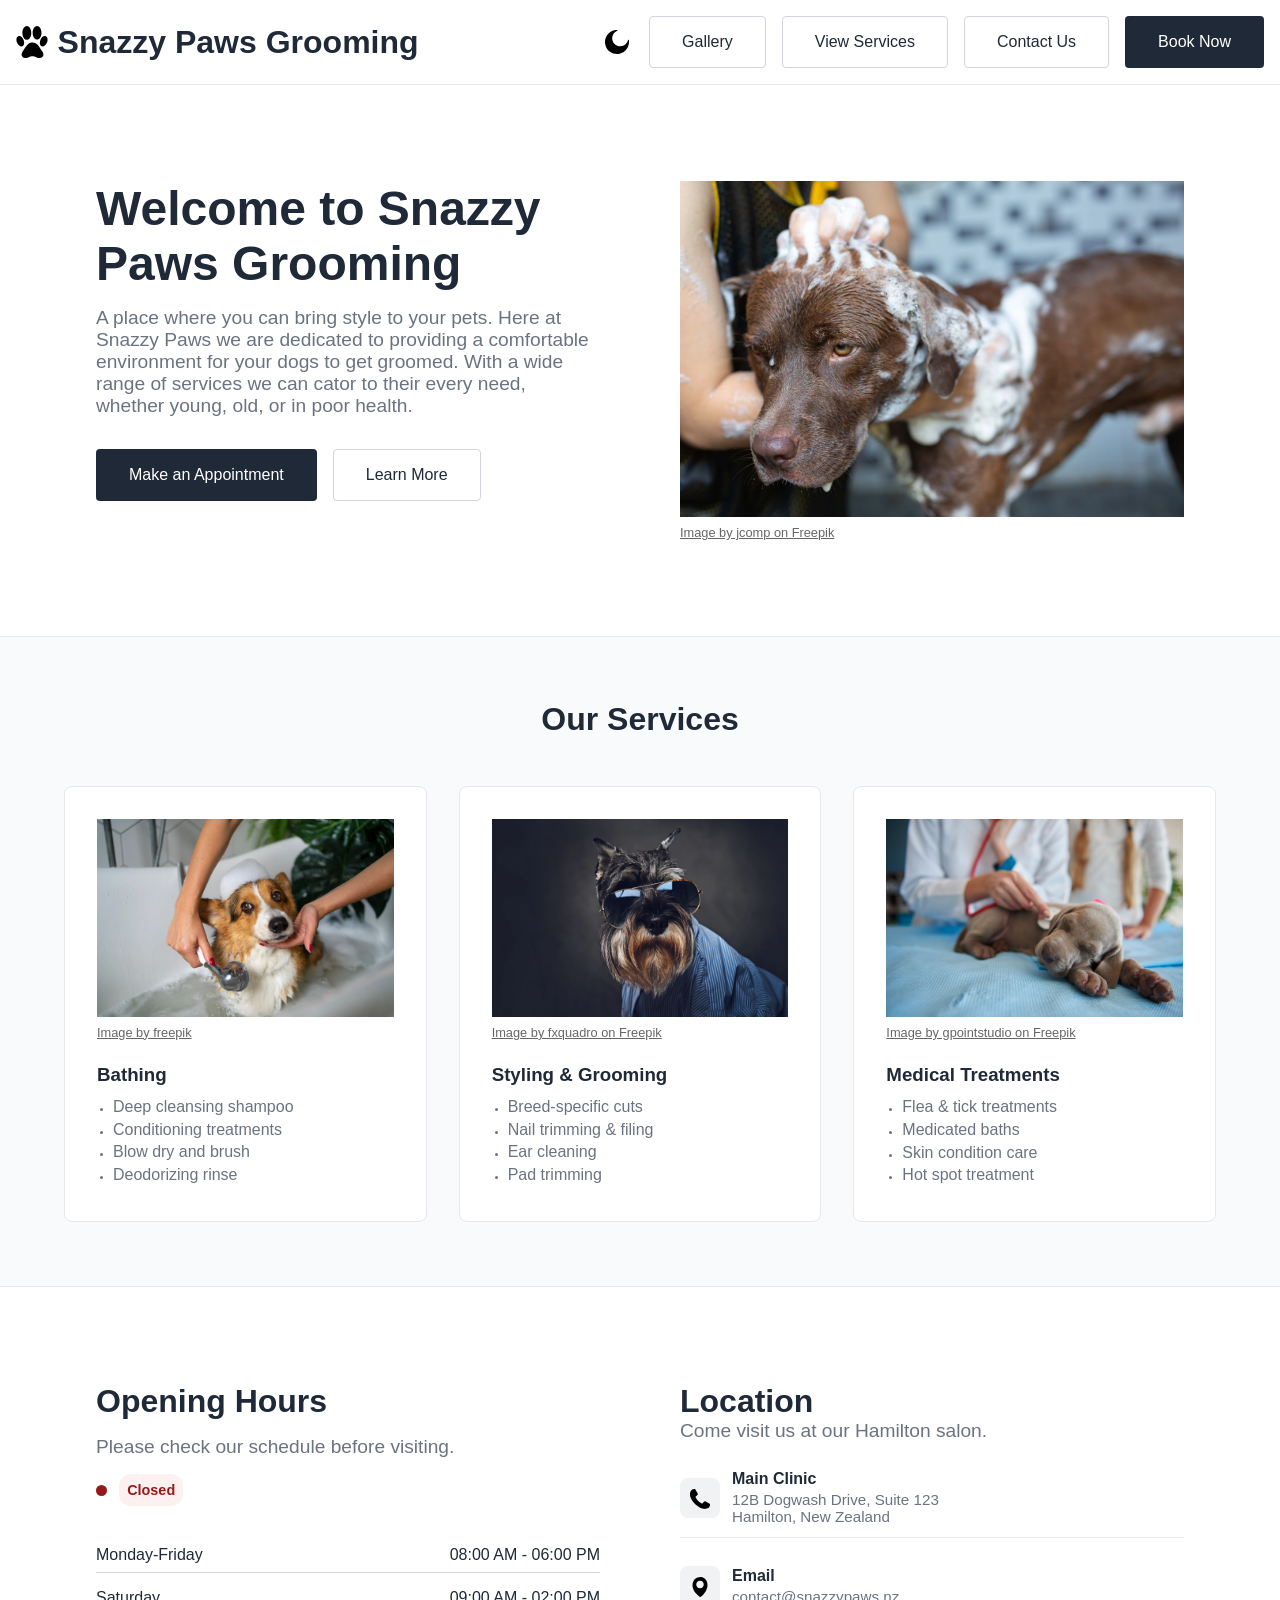
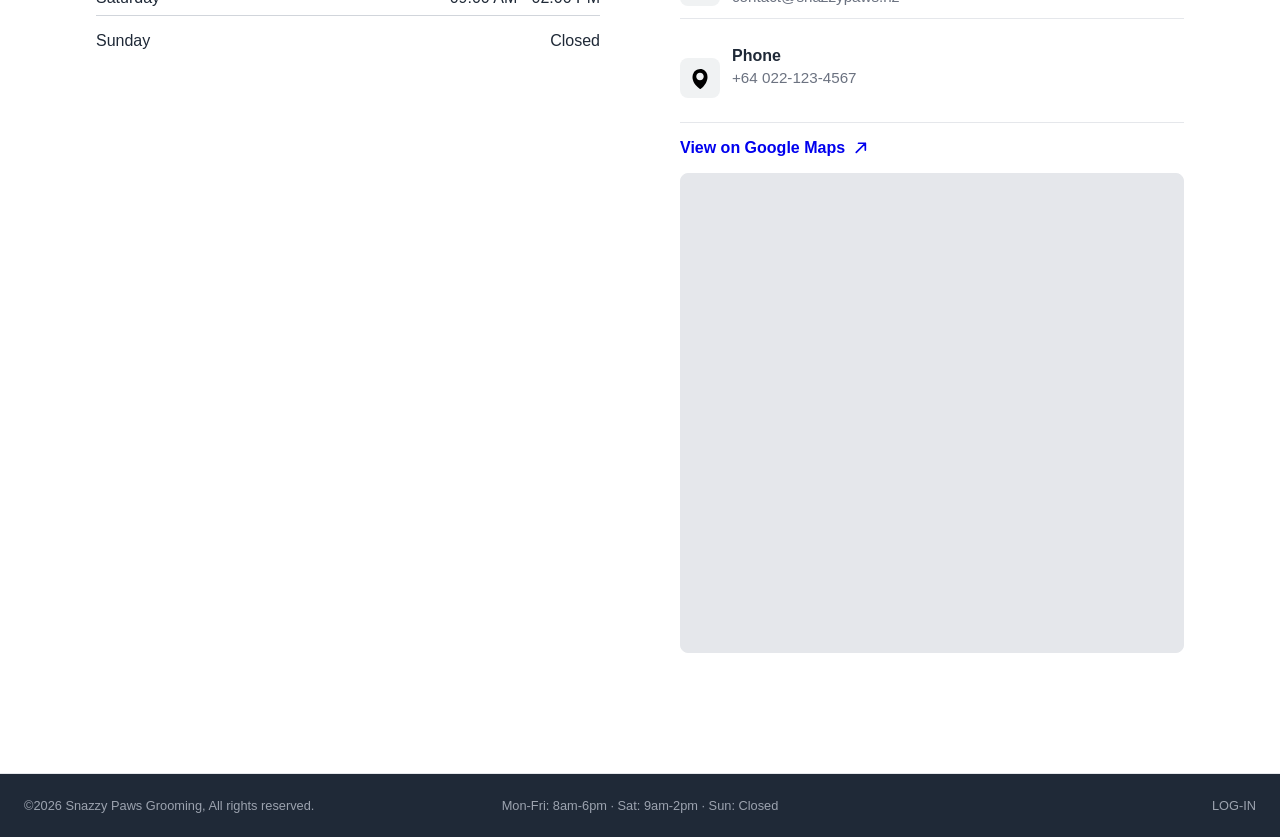
==== index.html @ f1ef4596 "Converted home page services section to W3.CSS There's no difference visually." ====
<!DOCTYPE html>
<html lang="en">

<head>
    <meta charset="UTF-8">
    <meta name="viewport" content="width=device-width, initial-scale=1.0">

    <!-- Document Title + Icon -->
    <title>Home</title>
    <link rel="Icon" type="image/x-icon" href="images/icons/young_dog.svg">

    <link rel="stylesheet" href="https://www.w3schools.com/w3css/5/w3.css">
    <link rel="stylesheet" href="styles/new_css.css">
</head>

<body>
    <!-- Navigation Bar -->
    <header class="w3-bar">
        <!-- Icon + Title -->
        <h2 class="header-title">
            <a href="index.html" class="home-link">
                <img src="images/icons/paw.svg" alt="Snazzy Paws Logo" class="nav-icon">

                <span class="full-title">Snazzy Paws Grooming</span>
                <span class="short-title">Snazzy Paws</span>
            </a>
        </h2>

        <!-- Navigation Buttons -->
        <div class="button-group desktop-nav w3-bar-item">
            <button id="theme-toggle" class="theme-toggle-btn">
                <img src="images/icons/moon.svg" alt="Toggle dark mode" class="theme-icon">
            </button>
            <a href="gallery.html" class="button w3-button">Gallery</a>
            <a href="services.html" class="button w3-button">View Services</a>
            <a href="contact.html" class="button w3-button">Contact Us</a>
            <a href="booking.html" class="button dark w3-button">Book Now</a>
        </div>

        <!-- Mobile dropdown button -->
        <div class="mobile-nav w3-bar-item">
            <button id="theme-toggle-mobile" class="theme-toggle-btn">
                <img src="images/icons/moon.svg" alt="Toggle dark mode" class="theme-icon">
            </button>
            <button id="mobile-menu-toggle">☰</button>
            <div id="mobile-menu" class="mobile-menu hidden">
                <a href="gallery.html" class="button w3-button">Gallery</a>
                <a href="services.html" class="button w3-button">View Services</a>
                <a href="contact.html" class="button w3-button">Contact Us</a>
                <a href="booking.html" class="button dark w3-button">Book Now</a>
            </div>
        </div>
    </header>

    <!-- Core Page Content -->
    <main>
        <!-- Welcome Section (introduction and initial image) -->
        <section class="w3-container">
            <div class="split">
                <div class="card w3-card">
                    <h1>Welcome to Snazzy Paws Grooming</h1>
                    <p>A place where you can bring style to your pets. Here at Snazzy Paws we are dedicated to providing
                        a comfortable environment for your dogs to get groomed. With a wide range of services we can
                        cator
                        to their every need, whether young, old, or in poor health.
                    </p>
                    <div class="button-group">
                        <a href="booking.html" class="button dark w3-button">Make an Appointment</a>
                        <a href="services.html" class="button w3-button">Learn More</a>
                    </div>
                </div>

                <!-- First image customers will see. -->
                <div class="card image-card w3-card">
                    <picture>
                        <source srcset="
                            images/gallery//jcomp_low.webp 480w,
                            images/gallery//jcomp_medium.webp 768w,
                            images/gallery//jcomp_full.webp 2000w" sizes="
                                (max-width: 480px) 480px,
                                (max-width: 768px) 768px,
                                2000px" type="image/webp">
                        <img src="images/gallery//jcomp_full.webp" class="placeholder-image"
                            alt="Dog getting cleaned with soap" loading="lazy">
                    </picture>
                    <a href="https://www.freepik.com/free-photo/young-woman-taking-bath-with-her-favorite-dog-world-dog-love-day-concept_15640405.htm#fromView=keyword&page=2&position=1&uuid=e41bf6a6-319d-4314-92cb-4e85a00b60e2&query=Dog+grooming"
                        class="image-credit">Image by jcomp on Freepik</a>
                </div>
            </div>
        </section>

        <!-- Services Preview Section -->
        <section class="dark w3-container">
            <div class="section-inner">
                <h2 class="center-text header-margin">Our Services</h2>

                <!-- Grid of Cards-->
                <div class="card-grid">
                    <div class="service-card w3-card">
                        <picture>
                            <source srcset="
                                images/gallery//dog_wash_low.webp 480w,
                                images/gallery//dog_wash_medium.webp 768w,
                                images/gallery//dog_wash_full.webp 2000w" sizes="
                                    (max-width: 480px) 480px,
                                    (max-width: 768px) 768px,
                                    2000px" type="image/webp">

                            <img src="images/gallery//dog_wash_full.webp" class="placeholder-image"
                                alt="Dog getting washed with soap" loading="lazy">
                        </picture>
                        <a href="https://www.freepik.com/free-photo/washing-pet-dog-home_30994379.htm"
                            class="image-credit half-margin">Image by freepik</a>

                        <h3 class="quarter-margin">Bathing</h3>
                        <ul>
                            <li>Deep cleansing shampoo</li>
                            <li>Conditioning treatments</li>
                            <li>Blow dry and brush</li>
                            <li>Deodorizing rinse</li>
                        </ul>
                    </div>

                    <div class="service-card w3-card">
                        <picture>
                            <source srcset="
                                images/gallery//dog_sunglasses_low.webp 480w,
                                images/gallery//dog_sunglasses_medium.webp 768w,
                                images/gallery//dog_sunglasses_full.webp 2000w" sizes="
                                    (max-width: 480px) 480px,
                                    (max-width: 768px) 768px,
                                    2000px" type="image/webp">

                            <img src="images/gallery//dog_sunglass_full.webp" class="placeholder-image"
                                alt="Dog wearing sunglasses" loading="lazy">
                        </picture>
                        <a href="https://www.freepik.com/free-photo/studio-portrait-fashionable-schnauzer-dogs-dressed-blue-shirt-sunglasses_24403038.htm"
                            class="image-credit half-margin">Image by fxquadro on Freepik</a>

                        <h3 class="quarter-margin">Styling & Grooming</h3>
                        <ul>
                            <li>Breed-specific cuts</li>
                            <li>Nail trimming & filing</li>
                            <li>Ear cleaning</li>
                            <li>Pad trimming</li>
                        </ul>
                    </div>

                    <div class="service-card w3-card">
                        <picture>
                            <source srcset="
                                images/gallery//dog_doctor_low.webp 480w,
                                images/gallery//dog_doctor_medium.webp 768w,
                                images/gallery//dog_doctor_full.webp 2000w" sizes="
                                    (max-width: 480px) 480px,
                                    (max-width: 768px) 768px,
                                    2000px" type="image/webp">

                            <img src="images/gallery//dog_doctor_full.webp" class="placeholder-image"
                                alt="Dog getting medical checkup" loading="lazy">
                        </picture>
                        <a href="https://www.freepik.com/free-photo/routine-check-puppy-s-health_13133770.htm#fromView=search&page=3&position=2&uuid=cdb6e37a-cdc2-4c95-b731-fb04bb6a717f&query=dog+medical+treatment"
                            class="image-credit half-margin">Image by gpointstudio on Freepik</a>

                        <h3 class="quarter-margin">Medical Treatments</h3>
                        <ul>
                            <li>Flea & tick treatments</li>
                            <li>Medicated baths</li>
                            <li>Skin condition care</li>
                            <li>Hot spot treatment</li>
                        </ul>
                    </div>
                </div>
            </div>
        </section>

        <!-- Open Hours + Salon Location Section -->
        <section>
            <div class="split">
                <!-- Open Hours Card -->
                <div class="card">
                    <h2>Opening Hours</h2>
                    <p>Please check our schedule before visiting.</p>

                    <!-- Status Indicator -->
                    <div class="status-container">
                        <div class="status-bullet"></div>

                        <div class="status-card open">
                            <span>Open Now</span>
                        </div>
                    </div>

                    <!-- Salon Hours List -->
                    <div class="hours-list">
                        <div class="hours-row">
                            <span class="day">Monday-Friday</span>
                            <span class="time">08:00 AM - 06:00 PM</span>
                        </div>
                        <div class="hours-row">
                            <span class="day">Saturday</span>
                            <span class="time">09:00 AM - 02:00 PM</span>
                        </div>
                        <div class="hours-row">
                            <span class="day">Sunday</span>
                            <span class="time">Closed</span>
                        </div>
                    </div>
                </div>

                <!-- Salon Location Card -->
                <div class="card">
                    <div>
                        <h2>Location</h2>
                        <p>Come visit us at our Hamilton salon.</p>
                    </div>

                    <div class="contact-card">
                        <div class="contact-card-icon-holder">
                            <img src="images/icons/phone.svg" alt="" class="contact-card-icon">
                        </div>

                        <div class="contact-card-text">
                            <span class="contact-card-title">Main Clinic</span>
                            <span class="contact-card-detail">12B Dogwash Drive, Suite 123<br>Hamilton, New
                                Zealand</span>
                        </div>
                    </div>

                    <div class="contact-card">
                        <div class="contact-card-icon-holder">
                            <img src="images/icons/map_pin.svg" alt="" class="contact-card-icon">
                        </div>

                        <div class="contact-card-text">
                            <span class="contact-card-title">Email</span>
                            <span class="contact-card-detail">contact@snazzypaws.nz</span>
                        </div>
                    </div>

                    <div class="contact-card">
                        <div class="contact-card-icon-holder">
                            <img src="images/icons/map_pin.svg" alt="" class="contact-card-icon">
                        </div>

                        <div class="contact-card-text half-margin">
                            <span class="contact-card-title">Phone</span>
                            <span class="contact-card-detail">+64 022-123-4567</span>
                        </div>
                    </div>

                    <div class="half-margin">
                        <a href="https://maps.app.goo.gl/GqcBo66sTEDNV7tZ8" class="map-link">
                            <strong>View on Google Maps</strong>

                            <!-- SVG gives me more control over the look of the element, unlike IMG -->
                            <svg class="external-link-icon" viewBox="0 0 12 12" fill="none"
                                xmlns="http://www.w3.org/2000/svg">
                                <path d="M2 10L10 2M10 2H4M10 2V8" stroke="currentColor" stroke-width="1.5"
                                    stroke-linecap="round" stroke-linejoin="round" />
                            </svg>
                        </a>

                        <div class="embedded-map">
                            <iframe
                                src="https://maps.google.com/maps?width=600&amp;height=400&amp;hl=en&amp;q=hamilton&amp;t=&amp;z=14&amp;ie=UTF8&amp;iwloc=B&amp;output=embed"
                                loading="lazy" allowfullscreen referrerpolicy="no-referrer-when-downgrade">
                            </iframe>
                        </div>
                    </div>
                </div>
            </div>
        </section>

        <div class="scroll-top-wrapper">
            <button class="scroll-top-btn" id="scroll-top-btn"
                onclick="window.scrollTo({top:0, behavior:'smooth'})">↑</button>
        </div>
    </main>

    <!-- Footer Bar -->
    <footer>
        <p>©2026 Snazzy Paws Grooming, All rights reserved.</p>
        <p>Mon-Fri: 8am-6pm · Sat: 9am-2pm · Sun: Closed</p>
        <p>LOG-IN</p>
    </footer>

    <!-- Link JS -->
    <script src="js/main.js"></script>
</body>

</html>
---- styles/new_css.css ----
:root {
    --bg-primary: #ffffff;
    --bg-secondary: #f9fafb;
    --bg-dark: #1f2937;
    --bg-gap: #000000;
    --bg-input: #f3f4f6;
    --bg-button-light: #ffffff;
    --bg-button-hover: #f7f4f4;
    --bg-icon-holder: #f0f2f3;
    --placeholder-bg: #cccccc;
    --placeholder-border: #999999;
    --text-primary: #1f2937;
    --text-secondary: #6b7280;
    --text-muted: #9ca3af;
    --text-credit: #666666;
    --text-dark-bg: #ffffff;
    --map-visited: #6b5ea8;
    --border: #e5e7eb;
    --border-light: #d1d5db;
    --accent: #374151;
    --status-open-bg: #f0fdf4;
    --status-open-text: #15803d;
    --status-closed-bg: #fdf0f0;
    --status-closed-text: #961919;
    --icon-filter: none
}

[data-theme="dark"] {
    --bg-primary: #1e1f35;
    --bg-secondary: #191a2e;
    --bg-dark: #19192c;
    --bg-gap: #0a0a14;
    --bg-input: #252540;
    --bg-button-light: #252540;
    --bg-button-hover: #2e2f50;
    --bg-icon-holder: #252540;
    --placeholder-bg: #252540;
    --placeholder-border: #3a3c6e;
    --text-primary: #f0f0f5;
    --text-secondary: #b0b0c8;
    --text-muted: #707088;
    --text-credit: #707088;
    --text-dark-bg: #f0f0f5;
    --link-visited: #9d8ec4;
    --border: #2a2b45;
    --border-light: #3a3c6e;
    --accent: #d8d8f0;
    --icon-filter: invert(1) opacity(0.85)
}

[data-theme="dark"] .booking-field input,
[data-theme="dark"] .booking-field select,
[data-theme="dark"] .booking-field textarea {
    background-color: var(--bg-input);
    border: 1px solid var(--border-light)
}

[data-theme="dark"] .appointment-date-input {
    background-color: var(--bg-input)
}

[data-theme="dark"] a.button.dark {
    border: 1px solid var(--border-light)
}

* {
    box-sizing: border-box;
    margin: 0;
    padding: 0
}

html,
body {
    font-family: Arial, sans-serif !important;
    line-height: unset !important;
}

h1, h2, h3, h4, h5, h6
{
    font-family: Arial, sans-serif !important;
    font-weight: bold !important;
    line-height: normal !important;
}

body {
    display: flex;
    flex-direction: column;
    min-height: 100vh
}

h1 {
    font-size: 3rem;
    color: var(--text-primary)
}

h2 {
    font-size: 2rem;
    color: var(--text-primary)
}

h3,
h4 {
    color: var(--text-primary)
}

p {
    font-size: 1.2rem;
    color: var(--text-secondary)
}

.map-link {
    text-decoration: none
}

.map-link:visited {
    color: var(--map-visited)
}

header,
footer {
    padding: 1rem;
    flex-shrink: 0;
    display: flex;
    justify-content: space-between;
    align-items: center
}

header {
    background-color: var(--bg-primary);
    border-bottom: 1px solid var(--border)
}

/* Make nav display everything in one line */
header.w3-bar .w3-bar-item
{
    padding: 0 !important;
    float: none !important;
    display: flex !important;
    align-items: center !important;
}

/* Disable w3-bar positioning (it's very ugly) */
header.w3-bar::before,
header.w3-bar::after
{
    display: none !important;
}

header.w3-bar .mobile-nav.w3-bar-item
{
    display: none !important;
}

footer {
    position: relative;
    padding: 1.5rem;
    background-color: var(--bg-dark)
}

footer p {
    color: var(--text-muted);
    font-size: .8rem
}

.home-link {
    display: flex;
    align-items: center;
    gap: .6rem;
    text-decoration: none;
    color: inherit
}

.short-title {
    display: none
}

.desktop-nav {
    display: flex;
    gap: 1rem
}

.mobile-nav {
    display: none;
    gap: .5rem;
    align-items: center
}

main {
    flex: 1;
    display: flex;
    flex-direction: column;
    background-color: var(--bg-gap)
}

section {
    padding: 4rem;
    background-color: var(--bg-primary);
    border-bottom: 1px solid var(--border)
}

section.dark {
    background-color: var(--bg-secondary)
}

.section-inner {
    max-width: 1500px;
    margin: 0 auto;
    width: 100%
}

.center-hero {
    display: flex;
    flex-direction: column;
    align-items: center;
    justify-content: center
}

.center-hero h1 {
    margin-bottom: 0
}

.center-hero .button-group {
    justify-content: center;
    margin-top: 0
}

.theme-toggle-btn {
    background: none;
    border: none;
    cursor: pointer;
    padding: .25rem;
    display: flex;
    align-items: center;
    justify-content: center
}

.theme-icon {
    width: 1.5rem;
    height: 1.5rem;
    filter: var(--icon-filter)
}

.submit-btn {
    align-self: center;
    margin-top: .5rem;
    padding: 1rem 2rem;
    border-radius: 4px;
    cursor: pointer;
    font-size: 1rem;
    white-space: nowrap;
    background-color: var(--bg-dark);
    color: var(--text-dark-bg);
    border: none;
    text-decoration: none
}

.button-group {
    display: flex;
    gap: 1rem;
    margin-top: 1rem
}

header .button-group {
    margin-top: 0
}

a.button {
    padding: 1rem 2rem;
    border-radius: 4px;
    cursor: pointer;
    font-size: 1rem;
    white-space: nowrap;
    background-color: var(--bg-button-light);
    color: var(--text-primary);
    border: 1px solid var(--border-light);
    text-decoration: none
}

a.button.dark {
    background-color: var(--bg-dark);
    color: var(--text-dark-bg);
    border: none
}

a.button:hover {
    background-color: var(--bg-button-hover);
    opacity: .9
}

a.button.dark {
    background-color: var(--bg-dark);
    color: var(--text-dark-bg);
    border: 1px solid #fff0
}

.split {
    display: flex;
    gap: 1rem;
    flex-wrap: wrap
}

.split>.card {
    flex: 1 1 400px;
    max-width: 100%
}

.split .image-card .placeholder-image {
    width: 100%;
    height: auto
}

.card-grid {
    display: grid;
    grid-template-columns: repeat(auto-fit, minmax(250px, 1fr));
    gap: 2rem
}

.card-grid.minimal-grid {
    grid-template-columns: repeat(3, 1fr);
    gap: 2rem
}

.center-text {
    text-align: center
}

.header-margin {
    margin-bottom: 3rem
}

.half-margin {
    margin-bottom: 1.5rem
}

.quarter-margin {
    margin-bottom: .75rem
}

.bullet-item {
    display: flex;
    align-items: center;
    justify-content: center;
    gap: .5rem
}

.card-bullet {
    width: .7rem;
    height: .7rem;
    border-radius: 50%;
    background-color: var(--accent);
    flex-shrink: 0
}

.card {
    flex: 1;
    max-width: 50%;
    padding: 2rem;
    display: flex;
    flex-direction: column;
    gap: 1rem
}

.card p {
    max-width: 500px
}

.card.image-card {
    display: flex;
    flex-direction: column;
    align-items: flex-start;
    gap: .5rem
}

.service-card {
    background-color: var(--bg-secondary);
    border: 1px solid var(--border);
    padding: 2rem;
    border-radius: 8px;
    display: flex;
    flex-direction: column
}

.service-card.clickable {
    position: relative;
    cursor: pointer
}

section.dark .service-card {
    background-color: var(--bg-primary)
}

.service-card h4 {
    margin: 0 0 .5rem 0;
    font-weight: 600
}

.service-card p {
    font-size: 1rem
}

.service-card ul {
    list-style-position: outside;
    padding-left: 1rem;
    color: var(--text-secondary)
}

.service-card li {
    margin-bottom: .3rem
}

.service-card li::marker {
    color: var(--text-secondary);
    font-size: .7em
}

.service-card .placeholder-image {
    width: 100%;
    margin-bottom: .5rem
}

.addon-card {
    padding: .75rem .6rem;
    cursor: pointer;
    flex-direction: row;
    align-items: center;
    gap: .5rem
}

.addon-checkbox {
    width: 1.1rem;
    height: 1.1rem;
    flex-shrink: 0;
    cursor: pointer;
    accent-color: var(--bg-dark)
}

.addon-card label {
    cursor: pointer;
    font-size: 1rem;
    color: var(--accent)
}

.card-grid .service-card.minimal {
    grid-column: span 1;
    width: auto;
    text-align: center
}

.card-grid .service-card.minimal p {
    color: var(--accent)
}

.card-click-hint {
    display: none
}

.service-card.clickable .card-click-hint {
    display: block;
    position: absolute;
    top: 0;
    right: .75rem;
    font-size: 1.5rem;
    color: var(--text-muted)
}

.click-hint {
    font-size: .85rem;
    color: var(--text-muted);
    margin-top: .5rem
}

.nav-icon {
    width: 2rem;
    height: 2rem;
    display: block;
    filter: var(--icon-filter)
}

.placeholder-image {
    width: 80%;
    max-width: 1920px;
    aspect-ratio: 16 / 9;
    background-color: var(--placeholder-bg);
    border: 1px dashed var(--placeholder-border)
}

img.placeholder-image {
    width: 100%;
    max-width: 1920px;
    aspect-ratio: unset;
    border: none;
    height: auto;
    display: block
}

.image-credit {
    font-size: .8rem;
    color: var(--text-credit);
    margin-top: 0
}

.icon-circle {
    width: 5rem;
    height: 5rem;
    margin: 0 auto 1rem auto;
    border: 1px solid var(--placeholder-bg);
    border-radius: 50%;
    display: flex;
    align-items: center;
    justify-content: center;
    overflow: hidden
}

.icon-circle img {
    width: 60%;
    height: 60%;
    object-fit: contain;
    transform: translateY(.1rem)
}

.status-container {
    display: flex;
    align-items: center;
    gap: .75rem;
    margin-bottom: 1rem
}

.status-bullet {
    width: .7rem;
    height: .7rem;
    border-radius: 50%;
    background-color: var(--status-open-text)
}

.status-card {
    width: fit-content;
    border-radius: 12px;
    font-size: .9rem;
    font-weight: 600;
    padding: .5rem
}

.status-card.open {
    background-color: var(--status-open-bg);
    color: var(--status-open-text)
}

.status-card.closed {
    background-color: var(--status-closed-bg);
    color: var(--status-closed-text)
}

.hours-list {
    display: flex;
    flex-direction: column;
    gap: .5rem
}

.hours-row {
    display: flex;
    justify-content: space-between;
    align-items: center;
    padding: .5rem 0;
    border-bottom: 1px solid var(--border-light);
    font-size: 1rem;
    color: var(--text-primary)
}

.hours-row:last-child {
    border-bottom: none
}

.hours-row .day,
.hours-row .time {
    flex-shrink: 0
}

.contact-card {
    display: flex;
    align-items: center;
    gap: .75rem;
    padding: .75rem 0;
    border-bottom: 1px solid var(--border)
}

.contact-card:last-of-type {
    border-bottom: none;
    margin-bottom: 1rem
}

.contact-card-icon-holder {
    display: flex;
    align-items: center;
    justify-content: center;
    width: 2.5rem;
    height: 2.5rem;
    background-color: var(--bg-icon-holder);
    border-radius: 8px
}

.contact-card-icon {
    width: 1.25rem;
    height: 1.25rem;
    flex-shrink: 0;
    margin-top: .1rem;
    filter: var(--icon-filter)
}

.contact-card-text {
    display: flex;
    flex-direction: column;
    gap: .2rem
}

.contact-card-title {
    font-weight: 600;
    font-size: 1rem;
    color: var(--text-primary)
}

.contact-card-detail {
    font-size: .95rem;
    color: var(--text-secondary)
}

.external-link-icon {
    display: inline-block;
    width: .85em;
    height: .85em;
    margin-left: .3em;
    vertical-align: middle;
    position: relative;
    top: -.05em;
    text-decoration: none
}

.embedded-map {
    width: 100%;
    height: 30rem;
    border-radius: 8px;
    border: 1px solid var(--border);
    overflow: hidden;
    margin-top: 1rem;
    background-color: var(--border)
}

.embedded-map iframe {
    width: 100%;
    height: 100%;
    border: none;
    display: block
}

.booking-card {
    background-color: var(--bg-primary);
    border: 1px solid var(--border);
    padding: 2rem 0 2rem 0;
    border-radius: 8px;
    display: flex;
    flex-direction: row
}

.booking-card.vertical {
    flex-direction: column;
    padding: 2rem
}

.booking-group {
    width: 50%;
    border-right: 1px solid var(--border);
    padding-left: 3rem;
    padding-right: 3rem
}

.booking-group:last-child {
    border: none
}

.booking-field {
    display: flex;
    align-items: center;
    gap: 1rem;
    margin-bottom: .5rem
}

.booking-field label {
    white-space: nowrap;
    width: 3rem;
    color: var(--text-primary)
}

.booking-field input,
.booking-field select,
.booking-field textarea {
    color: var(--text-primary)
}

.booking-field input {
    flex: 1;
    height: 1.75rem;
    width: 100%;
    min-width: 0
}

.booking-field select {
    height: 1.75rem;
    width: 100%;
    padding-left: .5rem;
    font-size: 1rem
}

.booking-field.stacked {
    flex-direction: column;
    align-items: flex-start
}

.booking-field.stacked label {
    width: auto;
    max-width: 100%
}

.booking-field.stacked input {
    width: 100%;
    height: 10rem
}

.booking-field.stacked textarea {
    width: 100%;
    height: 7rem;
    resize: vertical
}

.booking-field label.label-wide {
    width: 6rem
}

.booking-field label.label-wider {
    width: 10rem
}

.booking-field input[type="checkbox"] {
    flex: none;
    width: 1.1rem;
    height: 1.1rem;
    accent-color: var(--bg-dark);
    cursor: pointer
}

.number-input {
    display: flex;
    align-items: center;
    border: 1px solid var(--border-light);
    border-radius: 4px;
    overflow: hidden;
    flex: 1;
    min-width: 0
}

.number-input input {
    flex: 1;
    min-width: 0;
    text-align: center;
    border: none;
    outline: none;
    font-size: 1rem;
    padding: .4rem 0;
    -moz-appearance: textfield;
    width: 0
}

.number-input input::-webkit-outer-spin-button,
.number-input input::-webkit-inner-spin-button {
    -webkit-appearance: none
}

.number-btn {
    padding: .4rem .75rem;
    background: var(--bg-input);
    border: none;
    border-radius: 0;
    cursor: pointer;
    font-size: 1rem;
    color: var(--text-primary)
}

.number-btn:hover {
    background: var(--border)
}

.appointment-date-input {
    min-height: 8.9rem;
    min-width: 100%;
    max-width: 100%;
    padding: 0 1rem;
    border: 1px solid var(--border-light);
    border-radius: 0;
    font-size: 1rem;
    color: var(--text-primary);
    background-color: var(--bg-input)
}

.scroll-top-wrapper {
    position: sticky;
    bottom: 0;
    height: 0;
    display: flex;
    align-items: flex-end;
    pointer-events: none
}

.scroll-top-btn {
    display: none;
    pointer-events: all;
    margin-right: 2rem;
    margin-left: auto;
    margin-bottom: 2rem;
    width: 3rem;
    height: 3rem;
    border-radius: 50%;
    border: none;
    background-color: var(--bg-dark);
    color: var(--text-dark-bg);
    font-size: 1.2rem;
    cursor: pointer;
    box-shadow: 0 2px 8px rgb(0 0 0 / .2)
}

.pricing-table {
    width: 100%;
    border-collapse: collapse;
    font-size: 1rem;
    color: var(--text-primary)
}

.pricing-table th,
.pricing-table td {
    padding: .75rem 1rem;
    text-align: left;
    border: 1px solid var(--border)
}

.pricing-table thead tr {
    background-color: var(--bg-dark);
    color: var(--text-dark-bg)
}

.pricing-table thead th {
    color: var(--text-dark-bg);
    font-weight: 600
}

.pricing-table tbody tr:nth-child(even) {
    background-color: var(--bg-secondary)
}

.pricing-table tbody tr:hover {
    background-color: var(--bg-button-hover)
}


/* W3.CSS adjustments (temp) */
.card.w3-card
{
    padding: 2rem !important;
    box-shadow: none !important;
}

section.w3-container
{
    padding: 4rem !important;
}

.service-card.w3-card
{
    box-shadow: none !important;
    padding: 2rem !important;
}


@media (max-width:768px) {
    .scroll-top-btn.visible {
        display: flex;
        align-items: center;
        justify-content: center
    }

    .header-title {
        font-size: 1.5rem
    }

    .full-title {
        display: none
    }

    .short-title {
        display: inline;
        font-weight: 700
    }

    .desktop-nav {
        display: none !important
    }

    .mobile-nav {
        display: flex
    }

    .mobile-menu {
        position: absolute;
        top: 4rem;
        right: 0;
        background: var(--bg-primary);
        border: 1px solid var(--border-light);
        border-radius: 8px;
        flex-direction: column;
        display: flex;
        min-width: 150px;
        z-index: 100;
        overflow: hidden
    }

    .mobile-menu.hidden {
        display: none
    }

    .mobile-menu a {
        height: fit-content;
        border: none;
        border-radius: 0;
        border-bottom: 1px solid var(--border-light);
        font-size: 1rem
    }

    .mobile-menu a:last-child {
        border-bottom: none
    }

    #mobile-menu-toggle {
        background: none;
        border: none;
        font-size: 1.5rem;
        cursor: pointer;
        color: var(--text-primary)
    }

    h1,
    h2,
    h3,
    p,
    .image-credit {
        text-align: center
    }

    h1 {
        font-size: 2rem
    }

    .center-text-mobile {
        text-align: center
    }

    footer {
        flex-direction: column;
        gap: .5rem
    }

    section {
        padding: 2rem
    }

    .split>.card {
        padding: .5rem
    }

    .status-container {
        align-self: center
    }

    .button-group {
        flex-wrap: wrap;
        justify-content: center
    }

    .card-grid.minimal-grid {
        grid-template-columns: 1fr
    }

    .booking-card {
        flex-direction: column
    }

    .booking-group {
        width: 100%;
        border-right: none;
        border-bottom: 1px solid var(--border);
        padding: 1.5rem
    }

    .booking-group:first-child {
        padding-top: 0
    }

    .booking-group:last-child {
        border-bottom: none;
        padding-bottom: 0
    }

    .appointment-date-input {
        min-height: 6.9rem
    }

    .pricing-table thead {
        display: none
    }

    .pricing-table tr {
        display: block;
        margin-bottom: 1rem;
        border: 1px solid var(--border);
        border-radius: 8px;
        overflow: hidden
    }

    .pricing-table td {
        display: flex;
        justify-content: space-between;
        border: none;
        border-bottom: 1px solid var(--border);
        font-size: .95rem
    }

    .pricing-table td:last-child {
        border-bottom: none
    }

    .pricing-table td[rowspan] {
        display: none
    }

    .pricing-table td:first-child,
    .pricing-table tr.rowspan-row td:first-child,
    .pricing-table td.row-title {
        background-color: var(--bg-dark);
        color: var(--text-dark-bg);
        font-weight: 600
    }

    [data-theme="dark"] .pricing-table tr:nth-child(even) td:first-child,
    [data-theme="dark"] .pricing-table td.row-title {
        background-color: var(--bg-gap)
    }

    header.w3-bar .desktop-nav.w3-bar-item
    {
        display: none !important;
    }

    header.w3-bar .mobile-nav.w3-bar-item
    {
        display: flex !important;
    }

    section.w3-container
    {
        padding: 2rem !important;
    }
}

@media (min-width:769px) {
    .mobile-margin {
        margin-bottom: 0 !important
    }

    footer p:nth-child(2) {
        position: absolute;
        left: 50%;
        transform: translateX(-50%)
    }
}
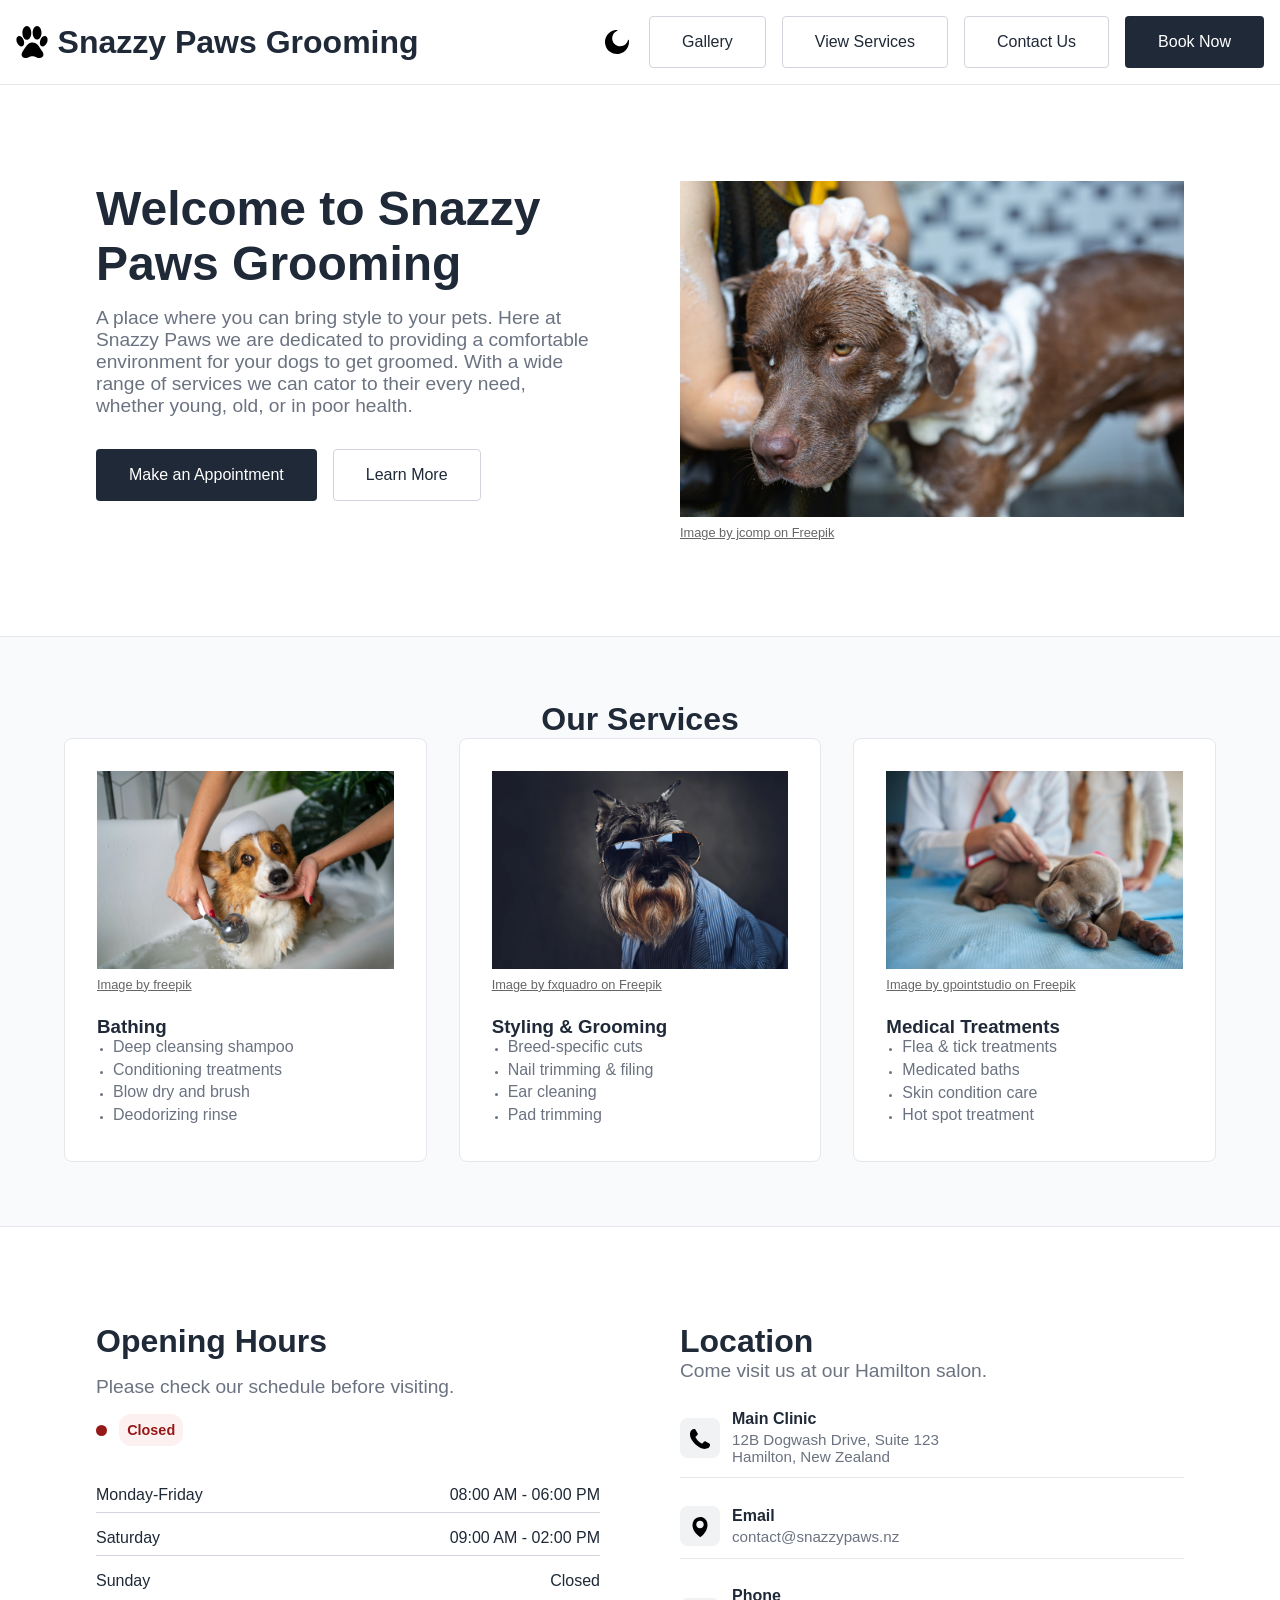
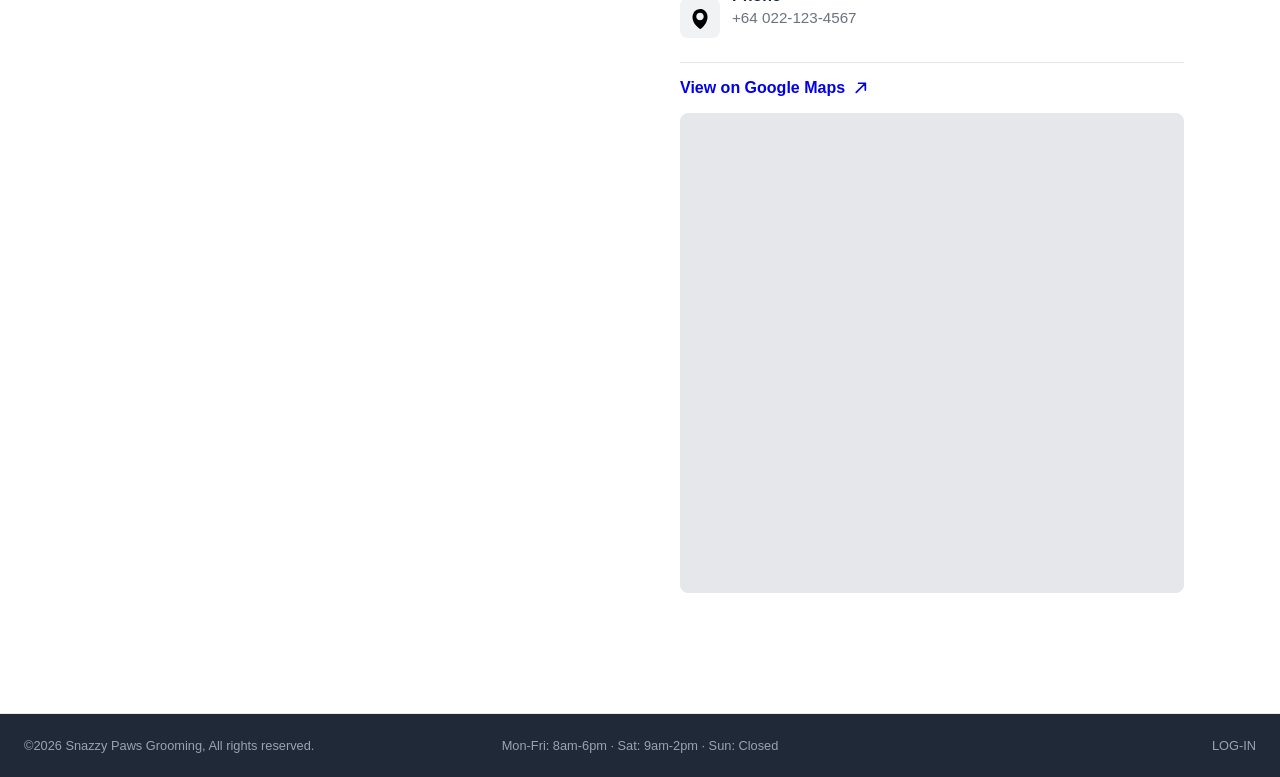
==== commit 0cc4e2b2: "Converted gallery page to W3.CSS As the CSS is mostly complete this job wasn't too difficult. Most t" ====
--- a/index.html
+++ b/index.html
@@ -4,6 +4,7 @@
 <head>
     <meta charset="UTF-8">
     <meta name="viewport" content="width=device-width, initial-scale=1.0">
+    <meta name="description" content="Snazzy Paws Grooming Home.">
 
     <!-- Document Title + Icon -->
     <title>Home</title>
@@ -175,10 +176,10 @@
         </section>
 
         <!-- Open Hours + Salon Location Section -->
-        <section>
+        <section class="w3-container">
             <div class="split">
                 <!-- Open Hours Card -->
-                <div class="card">
+                <div class="card w3-card">
                     <h2>Opening Hours</h2>
                     <p>Please check our schedule before visiting.</p>
 
@@ -209,7 +210,7 @@
                 </div>
 
                 <!-- Salon Location Card -->
-                <div class="card">
+                <div class="card w3-card">
                     <div>
                         <h2>Location</h2>
                         <p>Come visit us at our Hamilton salon.</p>
@@ -279,7 +280,7 @@
     </main>
 
     <!-- Footer Bar -->
-    <footer>
+    <footer class="w3-bar">
         <p>©2026 Snazzy Paws Grooming, All rights reserved.</p>
         <p>Mon-Fri: 8am-6pm · Sat: 9am-2pm · Sun: Closed</p>
         <p>LOG-IN</p>
--- a/styles/new_css.css
+++ b/styles/new_css.css
@@ -69,6 +69,11 @@
     padding: 0
 }
 
+html
+{
+    font-size: 16px !important;
+}
+
 html,
 body {
     font-family: Arial, sans-serif !important;
@@ -80,6 +85,7 @@
     font-family: Arial, sans-serif !important;
     font-weight: bold !important;
     line-height: normal !important;
+    margin: 0px !important
 }
 
 body {
@@ -89,12 +95,12 @@
 }
 
 h1 {
-    font-size: 3rem;
+    font-size: 3rem !important;;
     color: var(--text-primary)
 }
 
 h2 {
-    font-size: 2rem;
+    font-size: 2rem !important;;
     color: var(--text-primary)
 }
 
@@ -104,7 +110,7 @@
 }
 
 p {
-    font-size: 1.2rem;
+    font-size: 1.2rem !important;;
     color: var(--text-secondary)
 }
 
@@ -137,6 +143,7 @@
     float: none !important;
     display: flex !important;
     align-items: center !important;
+    
 }
 
 /* Disable w3-bar positioning (it's very ugly) */
@@ -159,7 +166,7 @@
 
 footer p {
     color: var(--text-muted);
-    font-size: .8rem
+    font-size: .8rem !important;
 }
 
 .home-link {
@@ -246,7 +253,7 @@
     padding: 1rem 2rem;
     border-radius: 4px;
     cursor: pointer;
-    font-size: 1rem;
+    font-size: 1rem !important;
     white-space: nowrap;
     background-color: var(--bg-dark);
     color: var(--text-dark-bg);
@@ -265,15 +272,19 @@
 }
 
 a.button {
-    padding: 1rem 2rem;
+    padding: 1rem 2rem !important;
     border-radius: 4px;
     cursor: pointer;
-    font-size: 1rem;
-    white-space: nowrap;
+    font-size: 1rem !important;
+    white-space: nowrap !important;
     background-color: var(--bg-button-light);
     color: var(--text-primary);
     border: 1px solid var(--border-light);
-    text-decoration: none
+    text-decoration: none;
+
+    user-select: unset;
+    display: inherit;
+    box-sizing: unset;
 }
 
 a.button.dark {
@@ -283,7 +294,7 @@
 }
 
 a.button:hover {
-    background-color: var(--bg-button-hover);
+    background-color: var(--bg-button-hover) !important;
     opacity: .9
 }
 
@@ -395,7 +406,7 @@
 }
 
 .service-card p {
-    font-size: 1rem
+    font-size: 1rem !important;
 }
 
 .service-card ul {
@@ -410,7 +421,7 @@
 
 .service-card li::marker {
     color: var(--text-secondary);
-    font-size: .7em
+    font-size: .7rem !important;
 }
 
 .service-card .placeholder-image {
@@ -436,7 +447,7 @@
 
 .addon-card label {
     cursor: pointer;
-    font-size: 1rem;
+    font-size: 1rem !important;
     color: var(--accent)
 }
 
@@ -459,12 +470,12 @@
     position: absolute;
     top: 0;
     right: .75rem;
-    font-size: 1.5rem;
+    font-size: 1.5rem !important;
     color: var(--text-muted)
 }
 
 .click-hint {
-    font-size: .85rem;
+    font-size: .85rem !important;
     color: var(--text-muted);
     margin-top: .5rem
 }
@@ -494,7 +505,7 @@
 }
 
 .image-credit {
-    font-size: .8rem;
+    font-size: .8rem !important;
     color: var(--text-credit);
     margin-top: 0
 }
@@ -535,7 +546,7 @@
 .status-card {
     width: fit-content;
     border-radius: 12px;
-    font-size: .9rem;
+    font-size: .9rem !important;
     font-weight: 600;
     padding: .5rem
 }
@@ -562,7 +573,7 @@
     align-items: center;
     padding: .5rem 0;
     border-bottom: 1px solid var(--border-light);
-    font-size: 1rem;
+    font-size: 1rem !important;
     color: var(--text-primary)
 }
 
@@ -614,12 +625,12 @@
 
 .contact-card-title {
     font-weight: 600;
-    font-size: 1rem;
+    font-size: 1rem !important;
     color: var(--text-primary)
 }
 
 .contact-card-detail {
-    font-size: .95rem;
+    font-size: .95rem !important;
     color: var(--text-secondary)
 }
 
@@ -706,7 +717,7 @@
     height: 1.75rem;
     width: 100%;
     padding-left: .5rem;
-    font-size: 1rem
+    font-size: 1rem !important;
 }
 
 .booking-field.stacked {
@@ -762,7 +773,7 @@
     text-align: center;
     border: none;
     outline: none;
-    font-size: 1rem;
+    font-size: 1rem !important;
     padding: .4rem 0;
     -moz-appearance: textfield;
     width: 0
@@ -779,7 +790,7 @@
     border: none;
     border-radius: 0;
     cursor: pointer;
-    font-size: 1rem;
+    font-size: 1rem !important;
     color: var(--text-primary)
 }
 
@@ -820,7 +831,7 @@
     border: none;
     background-color: var(--bg-dark);
     color: var(--text-dark-bg);
-    font-size: 1.2rem;
+    font-size: 1.2rem !important;
     cursor: pointer;
     box-shadow: 0 2px 8px rgb(0 0 0 / .2)
 }
@@ -828,7 +839,7 @@
 .pricing-table {
     width: 100%;
     border-collapse: collapse;
-    font-size: 1rem;
+    font-size: 1rem !important;
     color: var(--text-primary)
 }
 
@@ -876,6 +887,21 @@
     padding: 2rem !important;
 }
 
+footer.w3-bar::before,
+footer.w3-bar::after
+{
+    display: none !important;
+}
+
+header.w3-bar .w3-bar-item
+{
+    padding: 0 !important;
+    float: none !important;
+    display: flex !important;
+    align-items: center !important;
+    width: auto !important;
+}
+
 
 @media (max-width:768px) {
     .scroll-top-btn.visible {
@@ -885,7 +911,7 @@
     }
 
     .header-title {
-        font-size: 1.5rem
+        font-size: 1.5rem !important;
     }
 
     .full-title {
@@ -928,7 +954,7 @@
         border: none;
         border-radius: 0;
         border-bottom: 1px solid var(--border-light);
-        font-size: 1rem
+        font-size: 1rem !important;
     }
 
     .mobile-menu a:last-child {
@@ -938,7 +964,7 @@
     #mobile-menu-toggle {
         background: none;
         border: none;
-        font-size: 1.5rem;
+        font-size: 1.5rem !important;
         cursor: pointer;
         color: var(--text-primary)
     }
@@ -952,7 +978,7 @@
     }
 
     h1 {
-        font-size: 2rem
+        font-size: 2rem !important;
     }
 
     .center-text-mobile {
@@ -969,7 +995,7 @@
     }
 
     .split>.card {
-        padding: .5rem
+        padding: .5rem !important
     }
 
     .status-container {
@@ -1026,7 +1052,7 @@
         justify-content: space-between;
         border: none;
         border-bottom: 1px solid var(--border);
-        font-size: .95rem
+        font-size: .95rem !important;
     }
 
     .pricing-table td:last-child {
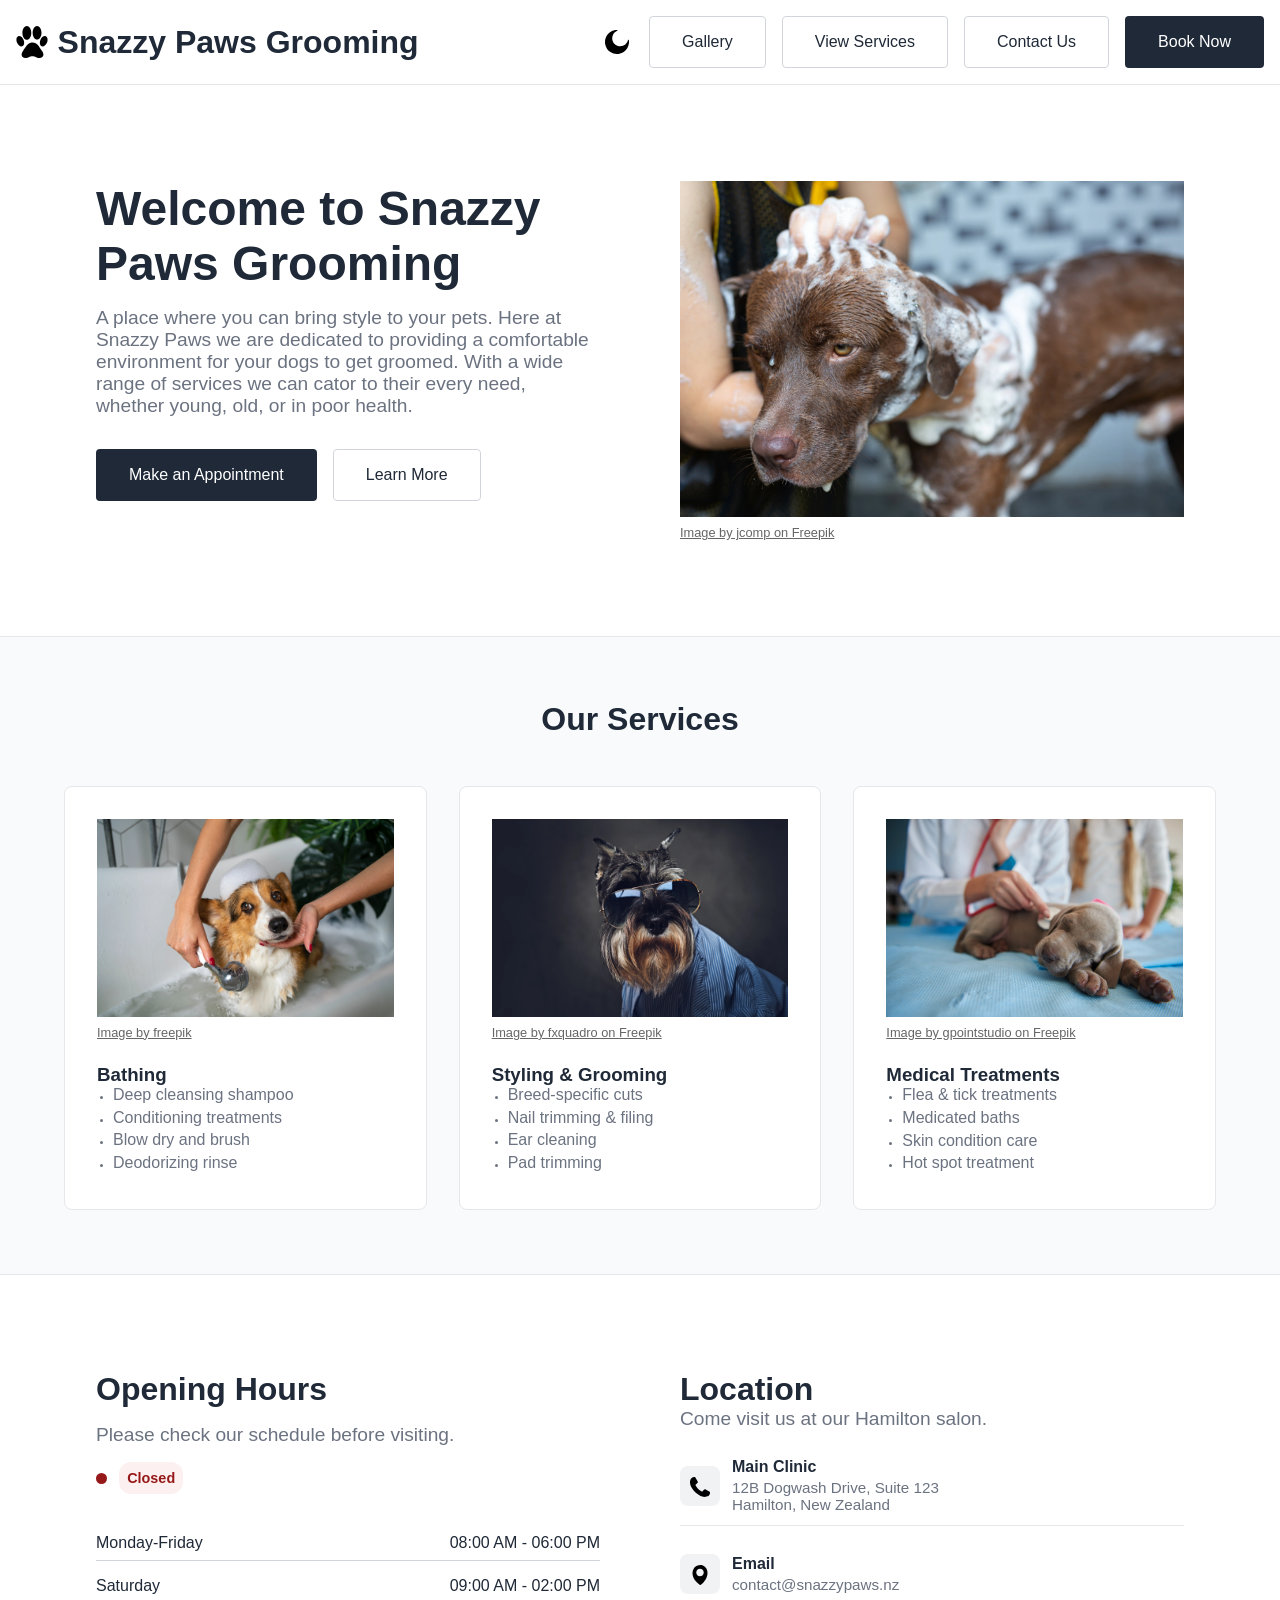
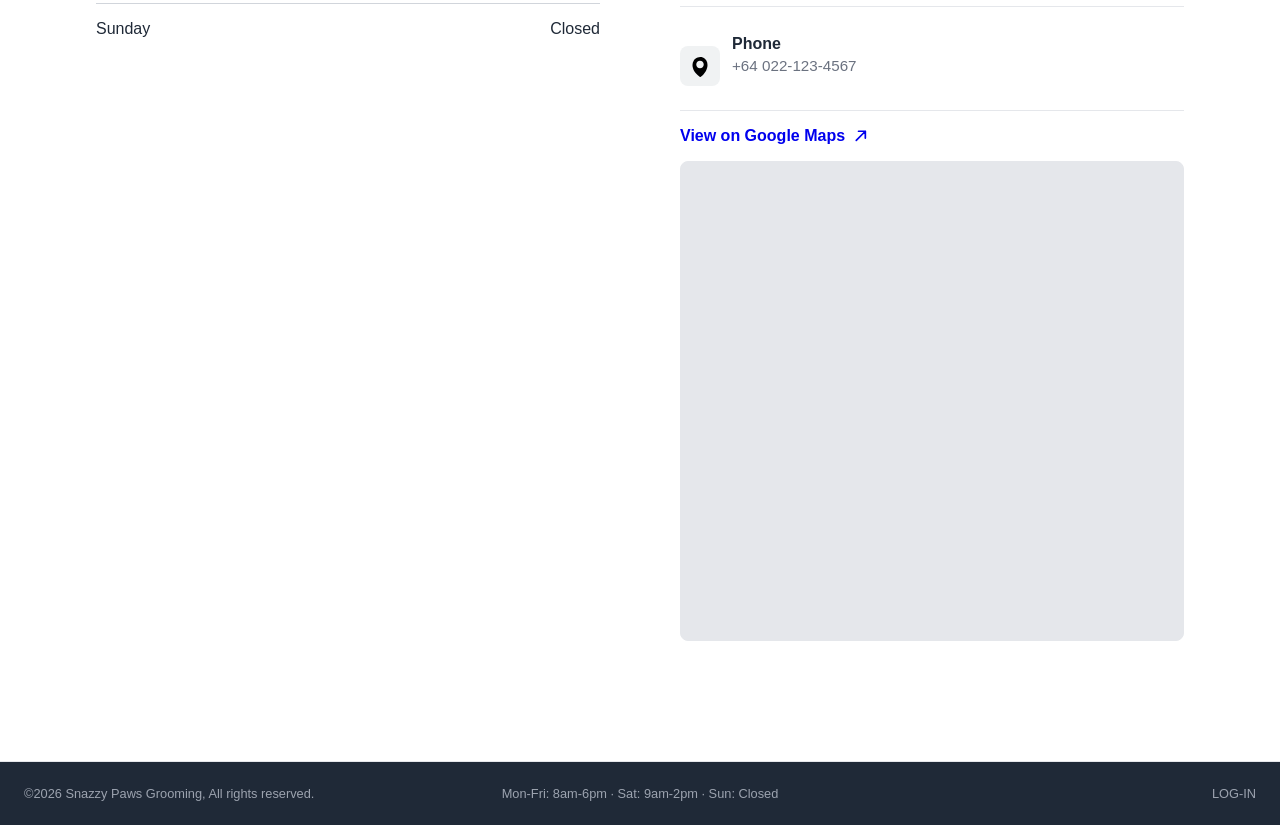
==== commit 7ba40fce: "Rename new_css.css to main.css. Removed old main.css file" ====
--- a/index.html
+++ b/index.html
@@ -11,7 +11,7 @@
     <link rel="Icon" type="image/x-icon" href="images/icons/young_dog.svg">
 
     <link rel="stylesheet" href="https://www.w3schools.com/w3css/5/w3.css">
-    <link rel="stylesheet" href="styles/new_css.css">
+    <link rel="stylesheet" href="styles/main.css">
 </head>
 
 <body>
--- a/styles/main.css
+++ b/styles/main.css
@@ -0,0 +1,1105 @@
+:root {
+    --bg-primary: #ffffff;
+    --bg-secondary: #f9fafb;
+    --bg-dark: #1f2937;
+    --bg-gap: #000000;
+    --bg-input: #f3f4f6;
+    --bg-button-light: #ffffff;
+    --bg-button-hover: #f7f4f4;
+    --bg-icon-holder: #f0f2f3;
+    --placeholder-bg: #cccccc;
+    --placeholder-border: #999999;
+    --text-primary: #1f2937;
+    --text-secondary: #6b7280;
+    --text-muted: #9ca3af;
+    --text-credit: #666666;
+    --text-dark-bg: #ffffff;
+    --map-visited: #6b5ea8;
+    --border: #e5e7eb;
+    --border-light: #d1d5db;
+    --accent: #374151;
+    --status-open-bg: #f0fdf4;
+    --status-open-text: #15803d;
+    --status-closed-bg: #fdf0f0;
+    --status-closed-text: #961919;
+    --icon-filter: none
+}
+
+[data-theme="dark"] {
+    --bg-primary: #1e1f35;
+    --bg-secondary: #191a2e;
+    --bg-dark: #19192c;
+    --bg-gap: #0a0a14;
+    --bg-input: #252540;
+    --bg-button-light: #252540;
+    --bg-button-hover: #2e2f50;
+    --bg-icon-holder: #252540;
+    --placeholder-bg: #252540;
+    --placeholder-border: #3a3c6e;
+    --text-primary: #f0f0f5;
+    --text-secondary: #b0b0c8;
+    --text-muted: #707088;
+    --text-credit: #707088;
+    --text-dark-bg: #f0f0f5;
+    --link-visited: #9d8ec4;
+    --border: #2a2b45;
+    --border-light: #3a3c6e;
+    --accent: #d8d8f0;
+    --icon-filter: invert(1) opacity(0.85)
+}
+
+[data-theme="dark"] .booking-field input,
+[data-theme="dark"] .booking-field select,
+[data-theme="dark"] .booking-field textarea {
+    background-color: var(--bg-input);
+    border: 1px solid var(--border-light)
+}
+
+[data-theme="dark"] .appointment-date-input {
+    background-color: var(--bg-input)
+}
+
+[data-theme="dark"] a.button.dark {
+    border: 1px solid var(--border-light)
+}
+
+* {
+    box-sizing: border-box;
+    margin: 0;
+    padding: 0
+}
+
+html
+{
+    font-size: 16px !important;
+}
+
+html,
+body {
+    font-family: Arial, sans-serif !important;
+    line-height: unset !important;
+}
+
+h1, h2, h3, h4, h5, h6
+{
+    font-family: Arial, sans-serif !important;
+    font-weight: bold !important;
+    line-height: normal !important;
+    margin: 0px !important
+}
+
+body {
+    display: flex;
+    flex-direction: column;
+    min-height: 100vh
+}
+
+h1 {
+    font-size: 3rem !important;;
+    color: var(--text-primary)
+}
+
+h2 {
+    font-size: 2rem !important;;
+    color: var(--text-primary)
+}
+
+h3,
+h4 {
+    color: var(--text-primary)
+}
+
+p {
+    font-size: 1.2rem !important;;
+    color: var(--text-secondary)
+}
+
+.map-link {
+    text-decoration: none
+}
+
+.map-link:visited {
+    color: var(--map-visited)
+}
+
+header,
+footer {
+    padding: 1rem;
+    flex-shrink: 0;
+    display: flex;
+    justify-content: space-between;
+    align-items: center
+}
+
+header {
+    background-color: var(--bg-primary);
+    border-bottom: 1px solid var(--border)
+}
+
+/* Make nav display everything in one line */
+header.w3-bar .w3-bar-item
+{
+    padding: 0 !important;
+    float: none !important;
+    display: flex !important;
+    align-items: center !important;
+    
+}
+
+/* Disable w3-bar positioning (it's very ugly) */
+header.w3-bar::before,
+header.w3-bar::after
+{
+    display: none !important;
+}
+
+header.w3-bar .mobile-nav.w3-bar-item
+{
+    display: none !important;
+}
+
+footer {
+    position: relative;
+    padding: 1.5rem;
+    background-color: var(--bg-dark)
+}
+
+footer p {
+    color: var(--text-muted);
+    font-size: .8rem !important;
+}
+
+.home-link {
+    display: flex;
+    align-items: center;
+    gap: .6rem;
+    text-decoration: none;
+    color: inherit
+}
+
+.short-title {
+    display: none
+}
+
+.desktop-nav {
+    display: flex;
+    gap: 1rem
+}
+
+.mobile-nav {
+    display: none;
+    gap: .5rem;
+    align-items: center
+}
+
+main {
+    flex: 1;
+    display: flex;
+    flex-direction: column;
+    background-color: var(--bg-gap)
+}
+
+section {
+    padding: 4rem;
+    background-color: var(--bg-primary);
+    border-bottom: 1px solid var(--border)
+}
+
+section.dark {
+    background-color: var(--bg-secondary)
+}
+
+.section-inner {
+    max-width: 1500px;
+    margin: 0 auto;
+    width: 100%
+}
+
+.center-hero {
+    display: flex;
+    flex-direction: column;
+    align-items: center;
+    justify-content: center
+}
+
+.center-hero h1 {
+    margin-bottom: 0
+}
+
+.center-hero .button-group {
+    justify-content: center;
+    margin-top: 0
+}
+
+.theme-toggle-btn {
+    background: none;
+    border: none;
+    cursor: pointer;
+    padding: .25rem;
+    display: flex;
+    align-items: center;
+    justify-content: center
+}
+
+.theme-icon {
+    width: 1.5rem;
+    height: 1.5rem;
+    filter: var(--icon-filter)
+}
+
+.submit-btn {
+    align-self: center;
+    margin-top: .5rem;
+    padding: 1rem 2rem;
+    border-radius: 4px;
+    cursor: pointer;
+    font-size: 1rem !important;
+    white-space: nowrap;
+    background-color: var(--bg-dark);
+    color: var(--text-dark-bg);
+    border: none;
+    text-decoration: none
+}
+
+.button-group {
+    display: flex;
+    gap: 1rem;
+    margin-top: 1rem
+}
+
+header .button-group {
+    margin-top: 0
+}
+
+a.button {
+    padding: 1rem 2rem !important;
+    border-radius: 4px;
+    cursor: pointer;
+    font-size: 1rem !important;
+    white-space: nowrap !important;
+    background-color: var(--bg-button-light);
+    color: var(--text-primary);
+    border: 1px solid var(--border-light);
+    text-decoration: none;
+
+    user-select: unset;
+    display: inherit;
+    box-sizing: unset;
+}
+
+a.button.dark {
+    background-color: var(--bg-dark);
+    color: var(--text-dark-bg);
+    border: none
+}
+
+a.button:hover {
+    background-color: var(--bg-button-hover) !important;
+    opacity: .9
+}
+
+a.button.dark {
+    background-color: var(--bg-dark);
+    color: var(--text-dark-bg);
+    border: 1px solid #fff0
+}
+
+.split {
+    display: flex;
+    gap: 1rem;
+    flex-wrap: wrap
+}
+
+.split>.card {
+    flex: 1 1 400px;
+    max-width: 100%
+}
+
+.split .image-card .placeholder-image {
+    width: 100%;
+    height: auto
+}
+
+.card-grid {
+    display: grid;
+    grid-template-columns: repeat(auto-fit, minmax(250px, 1fr));
+    gap: 2rem
+}
+
+.card-grid.minimal-grid {
+    grid-template-columns: repeat(3, 1fr);
+    gap: 2rem
+}
+
+.center-text {
+    text-align: center
+}
+
+.header-margin {
+    margin-bottom: 3rem !important
+}
+
+.half-margin {
+    margin-bottom: 1.5rem
+}
+
+.quarter-margin {
+    margin-bottom: .75rem
+}
+
+.bullet-item {
+    display: flex;
+    align-items: center;
+    justify-content: center;
+    gap: .5rem
+}
+
+.card-bullet {
+    width: .7rem;
+    height: .7rem;
+    border-radius: 50%;
+    background-color: var(--accent);
+    flex-shrink: 0
+}
+
+.card {
+    flex: 1;
+    max-width: 50%;
+    padding: 2rem;
+    display: flex;
+    flex-direction: column;
+    gap: 1rem
+}
+
+.card p {
+    max-width: 500px
+}
+
+.card.image-card {
+    display: flex;
+    flex-direction: column;
+    align-items: flex-start;
+    gap: .5rem
+}
+
+.service-card {
+    background-color: var(--bg-secondary);
+    border: 1px solid var(--border);
+    padding: 2rem;
+    border-radius: 8px;
+    display: flex;
+    flex-direction: column
+}
+
+.service-card.clickable {
+    position: relative;
+    cursor: pointer
+}
+
+section.dark .service-card {
+    background-color: var(--bg-primary)
+}
+
+.service-card h4 {
+    margin: 0 0 .5rem 0;
+    font-weight: 600
+}
+
+.service-card p {
+    font-size: 1rem !important;
+}
+
+.service-card ul {
+    list-style-position: outside;
+    padding-left: 1rem;
+    color: var(--text-secondary)
+}
+
+.service-card li {
+    margin-bottom: .3rem
+}
+
+.service-card li::marker {
+    color: var(--text-secondary);
+    font-size: .7rem !important;
+}
+
+.service-card .placeholder-image {
+    width: 100%;
+    margin-bottom: .5rem
+}
+
+.addon-card {
+    padding: .75rem .6rem;
+    cursor: pointer;
+    flex-direction: row;
+    align-items: center;
+    gap: .5rem
+}
+
+.addon-checkbox {
+    width: 1.1rem;
+    height: 1.1rem;
+    flex-shrink: 0;
+    cursor: pointer;
+    accent-color: var(--bg-dark)
+}
+
+.addon-card label {
+    cursor: pointer;
+    font-size: 1rem !important;
+    color: var(--accent)
+}
+
+.card-grid .service-card.minimal {
+    grid-column: span 1;
+    width: auto;
+    text-align: center
+}
+
+.card-grid .service-card.minimal p {
+    color: var(--accent)
+}
+
+.card-click-hint {
+    display: none
+}
+
+.service-card.clickable .card-click-hint {
+    display: block;
+    position: absolute;
+    top: 0;
+    right: .75rem;
+    font-size: 1.5rem !important;
+    color: var(--text-muted)
+}
+
+.click-hint {
+    font-size: .85rem !important;
+    color: var(--text-muted);
+    margin-top: .5rem
+}
+
+.nav-icon {
+    width: 2rem;
+    height: 2rem;
+    display: block;
+    filter: var(--icon-filter)
+}
+
+.placeholder-image {
+    width: 80%;
+    max-width: 1920px;
+    aspect-ratio: 16 / 9;
+    background-color: var(--placeholder-bg);
+    border: 1px dashed var(--placeholder-border)
+}
+
+img.placeholder-image {
+    width: 100%;
+    max-width: 1920px;
+    aspect-ratio: unset;
+    border: none;
+    height: auto;
+    display: block
+}
+
+.image-credit {
+    font-size: .8rem !important;
+    color: var(--text-credit);
+    margin-top: 0
+}
+
+.icon-circle {
+    width: 5rem;
+    height: 5rem;
+    margin: 0 auto 1rem auto;
+    border: 1px solid var(--placeholder-bg);
+    border-radius: 50%;
+    display: flex;
+    align-items: center;
+    justify-content: center;
+    overflow: hidden
+}
+
+.icon-circle img {
+    width: 60%;
+    height: 60%;
+    object-fit: contain;
+    transform: translateY(.1rem)
+}
+
+.status-container {
+    display: flex;
+    align-items: center;
+    gap: .75rem;
+    margin-bottom: 1rem
+}
+
+.status-bullet {
+    width: .7rem;
+    height: .7rem;
+    border-radius: 50%;
+    background-color: var(--status-open-text)
+}
+
+.status-card {
+    width: fit-content;
+    border-radius: 12px;
+    font-size: .9rem !important;
+    font-weight: 600;
+    padding: .5rem
+}
+
+.status-card.open {
+    background-color: var(--status-open-bg);
+    color: var(--status-open-text)
+}
+
+.status-card.closed {
+    background-color: var(--status-closed-bg);
+    color: var(--status-closed-text)
+}
+
+.hours-list {
+    display: flex;
+    flex-direction: column;
+    gap: .5rem
+}
+
+.hours-row {
+    display: flex;
+    justify-content: space-between;
+    align-items: center;
+    padding: .5rem 0;
+    border-bottom: 1px solid var(--border-light);
+    font-size: 1rem !important;
+    color: var(--text-primary)
+}
+
+.hours-row:last-child {
+    border-bottom: none
+}
+
+.hours-row .day,
+.hours-row .time {
+    flex-shrink: 0
+}
+
+.contact-card {
+    display: flex;
+    align-items: center;
+    gap: .75rem;
+    padding: .75rem 0;
+    border-bottom: 1px solid var(--border)
+}
+
+.contact-card:last-of-type {
+    border-bottom: none;
+    margin-bottom: 1rem
+}
+
+.contact-card-icon-holder {
+    display: flex;
+    align-items: center;
+    justify-content: center;
+    width: 2.5rem;
+    height: 2.5rem;
+    background-color: var(--bg-icon-holder);
+    border-radius: 8px
+}
+
+.contact-card-icon {
+    width: 1.25rem;
+    height: 1.25rem;
+    flex-shrink: 0;
+    margin-top: .1rem;
+    filter: var(--icon-filter)
+}
+
+.contact-card-text {
+    display: flex;
+    flex-direction: column;
+    gap: .2rem
+}
+
+.contact-card-title {
+    font-weight: 600;
+    font-size: 1rem !important;
+    color: var(--text-primary)
+}
+
+.contact-card-detail {
+    font-size: .95rem !important;
+    color: var(--text-secondary)
+}
+
+.external-link-icon {
+    display: inline-block;
+    width: .85em;
+    height: .85em;
+    margin-left: .3em;
+    vertical-align: middle;
+    position: relative;
+    top: -.05em;
+    text-decoration: none
+}
+
+.embedded-map {
+    width: 100%;
+    height: 30rem;
+    border-radius: 8px;
+    border: 1px solid var(--border);
+    overflow: hidden;
+    margin-top: 1rem;
+    background-color: var(--border)
+}
+
+.embedded-map iframe {
+    width: 100%;
+    height: 100%;
+    border: none;
+    display: block
+}
+
+.booking-card {
+    background-color: var(--bg-primary);
+    border: 1px solid var(--border);
+    padding: 2rem 0 2rem 0;
+    border-radius: 8px;
+    display: flex;
+    flex-direction: row
+}
+
+.booking-card.vertical {
+    flex-direction: column;
+    padding: 2rem
+}
+
+.booking-group {
+    width: 50%;
+    border-right: 1px solid var(--border);
+    padding-left: 3rem;
+    padding-right: 3rem
+}
+
+.booking-group:last-child {
+    border: none
+}
+
+.booking-field {
+    display: flex;
+    align-items: center;
+    gap: 1rem;
+    margin-bottom: .5rem
+}
+
+.booking-field label {
+    white-space: nowrap;
+    width: 3rem;
+    color: var(--text-primary)
+}
+
+.booking-field input,
+.booking-field select,
+.booking-field textarea {
+    color: var(--text-primary)
+}
+
+.booking-field input {
+    flex: 1;
+    height: 1.75rem;
+    width: 100%;
+    min-width: 0
+}
+
+.booking-field select {
+    height: 1.75rem;
+    width: 100%;
+    padding-left: .5rem;
+    font-size: 1rem !important;
+}
+
+.booking-field.stacked {
+    flex-direction: column;
+    align-items: flex-start
+}
+
+.booking-field.stacked label {
+    width: auto;
+    max-width: 100%
+}
+
+.booking-field.stacked input {
+    width: 100%;
+    height: 10rem
+}
+
+.booking-field.stacked textarea {
+    width: 100%;
+    height: 7rem;
+    resize: vertical
+}
+
+.booking-field label.label-wide {
+    width: 6rem
+}
+
+.booking-field label.label-wider {
+    width: 10rem
+}
+
+.booking-field input[type="checkbox"] {
+    flex: none;
+    width: 1.1rem;
+    height: 1.1rem;
+    accent-color: var(--bg-dark);
+    cursor: pointer
+}
+
+.number-input {
+    display: flex;
+    align-items: center;
+    border: 1px solid var(--border-light);
+    border-radius: 4px;
+    overflow: hidden;
+    flex: 1;
+    min-width: 0
+}
+
+.number-input input {
+    flex: 1;
+    min-width: 0;
+    text-align: center;
+    border: none;
+    outline: none;
+    font-size: 1rem !important;
+    padding: .4rem 0;
+    -moz-appearance: textfield;
+    width: 0
+}
+
+.number-input input::-webkit-outer-spin-button,
+.number-input input::-webkit-inner-spin-button {
+    -webkit-appearance: none
+}
+
+.number-btn {
+    padding: .4rem .75rem;
+    background: var(--bg-input);
+    border: none;
+    border-radius: 0;
+    cursor: pointer;
+    font-size: 1rem !important;
+    color: var(--text-primary)
+}
+
+.number-btn:hover {
+    background: var(--border)
+}
+
+.appointment-date-input {
+    min-height: 8.9rem;
+    min-width: 100%;
+    max-width: 100%;
+    padding: 0 1rem;
+    border: 1px solid var(--border-light);
+    border-radius: 0;
+    font-size: 1rem;
+    color: var(--text-primary);
+    background-color: var(--bg-input)
+}
+
+.scroll-top-wrapper {
+    position: sticky;
+    bottom: 0;
+    height: 0;
+    display: flex;
+    align-items: flex-end;
+    pointer-events: none
+}
+
+.scroll-top-btn {
+    display: none;
+    pointer-events: all;
+    margin-right: 2rem;
+    margin-left: auto;
+    margin-bottom: 2rem;
+    width: 3rem;
+    height: 3rem;
+    border-radius: 50%;
+    border: none;
+    background-color: var(--bg-dark);
+    color: var(--text-dark-bg);
+    font-size: 1.2rem !important;
+    cursor: pointer;
+    box-shadow: 0 2px 8px rgb(0 0 0 / .2)
+}
+
+.pricing-table {
+    width: 100%;
+    border-collapse: collapse;
+    font-size: 1rem !important;
+    color: var(--text-primary)
+}
+
+.pricing-table th,
+.pricing-table td {
+    padding: .75rem 1rem;
+    text-align: left;
+    border: 1px solid var(--border)
+}
+
+.pricing-table thead tr {
+    background-color: var(--bg-dark);
+    color: var(--text-dark-bg)
+}
+
+.pricing-table thead th {
+    color: var(--text-dark-bg);
+    font-weight: 600
+}
+
+.pricing-table tbody tr:nth-child(even) {
+    background-color: var(--bg-secondary)
+}
+
+.pricing-table tbody tr:hover {
+    background-color: var(--bg-button-hover)
+}
+
+
+/* W3.CSS adjustments (temp) */
+.card.w3-card
+{
+    padding: 2rem !important;
+    box-shadow: none !important;
+}
+
+section.w3-container
+{
+    padding: 4rem !important;
+}
+
+.service-card.w3-card
+{
+    box-shadow: none !important;
+    padding: 2rem !important;
+}
+
+footer.w3-bar::before,
+footer.w3-bar::after
+{
+    display: none !important;
+}
+
+header.w3-bar .w3-bar-item
+{
+    padding: 0 !important;
+    float: none !important;
+    display: flex !important;
+    align-items: center !important;
+    width: auto !important;
+}
+
+
+@media (max-width:768px) {
+    .scroll-top-btn.visible {
+        display: flex;
+        align-items: center;
+        justify-content: center
+    }
+
+    .header-title {
+        font-size: 1.5rem !important;
+    }
+
+    .full-title {
+        display: none
+    }
+
+    .short-title {
+        display: inline;
+        font-weight: 700
+    }
+
+    .desktop-nav {
+        display: none !important
+    }
+
+    .mobile-nav {
+        display: flex
+    }
+
+    .mobile-menu {
+        position: absolute;
+        top: 4rem;
+        right: 0;
+        background: var(--bg-primary);
+        border: 1px solid var(--border-light);
+        border-radius: 8px;
+        flex-direction: column;
+        display: flex;
+        min-width: 150px;
+        z-index: 100;
+        overflow: hidden
+    }
+
+    .mobile-menu.hidden {
+        display: none
+    }
+
+    .mobile-menu a {
+        height: fit-content;
+        border: none;
+        border-radius: 0;
+        border-bottom: 1px solid var(--border-light);
+        font-size: 1rem !important;
+    }
+
+    .mobile-menu a:last-child {
+        border-bottom: none
+    }
+
+    #mobile-menu-toggle {
+        background: none;
+        border: none;
+        font-size: 1.5rem !important;
+        cursor: pointer;
+        color: var(--text-primary)
+    }
+
+    h1,
+    h2,
+    h3,
+    p,
+    .image-credit {
+        text-align: center
+    }
+
+    h1 {
+        font-size: 2rem !important;
+    }
+
+    .center-text-mobile {
+        text-align: center
+    }
+
+    footer {
+        flex-direction: column;
+        gap: .5rem
+    }
+
+    section {
+        padding: 2rem
+    }
+
+    .split>.card {
+        padding: .5rem !important
+    }
+
+    .status-container {
+        align-self: center
+    }
+
+    .button-group {
+        flex-wrap: wrap;
+        justify-content: center
+    }
+
+    .card-grid.minimal-grid {
+        grid-template-columns: 1fr
+    }
+
+    .booking-card {
+        flex-direction: column
+    }
+
+    .booking-group {
+        width: 100%;
+        border-right: none;
+        border-bottom: 1px solid var(--border);
+        padding: 1.5rem
+    }
+
+    .booking-group:first-child {
+        padding-top: 0
+    }
+
+    .booking-group:last-child {
+        border-bottom: none;
+        padding-bottom: 0
+    }
+
+    .appointment-date-input {
+        min-height: 6.9rem
+    }
+
+    .pricing-table thead {
+        display: none
+    }
+
+    .pricing-table tr {
+        display: block;
+        margin-bottom: 1rem;
+        border: 1px solid var(--border);
+        border-radius: 8px;
+        overflow: hidden
+    }
+
+    .pricing-table td {
+        display: flex;
+        justify-content: space-between;
+        border: none;
+        border-bottom: 1px solid var(--border);
+        font-size: .95rem !important;
+    }
+
+    .pricing-table td:last-child {
+        border-bottom: none
+    }
+
+    .pricing-table td[rowspan] {
+        display: none
+    }
+
+    .pricing-table td:first-child,
+    .pricing-table tr.rowspan-row td:first-child,
+    .pricing-table td.row-title {
+        background-color: var(--bg-dark);
+        color: var(--text-dark-bg);
+        font-weight: 600
+    }
+
+    [data-theme="dark"] .pricing-table tr:nth-child(even) td:first-child,
+    [data-theme="dark"] .pricing-table td.row-title {
+        background-color: var(--bg-gap)
+    }
+
+    header.w3-bar .desktop-nav.w3-bar-item
+    {
+        display: none !important;
+    }
+
+    header.w3-bar .mobile-nav.w3-bar-item
+    {
+        display: flex !important;
+    }
+
+    section.w3-container
+    {
+        padding: 2rem !important;
+    }
+}
+
+@media (min-width:769px) {
+    .mobile-margin {
+        margin-bottom: 0 !important
+    }
+
+    footer p:nth-child(2) {
+        position: absolute;
+        left: 50%;
+        transform: translateX(-50%)
+    }
+}
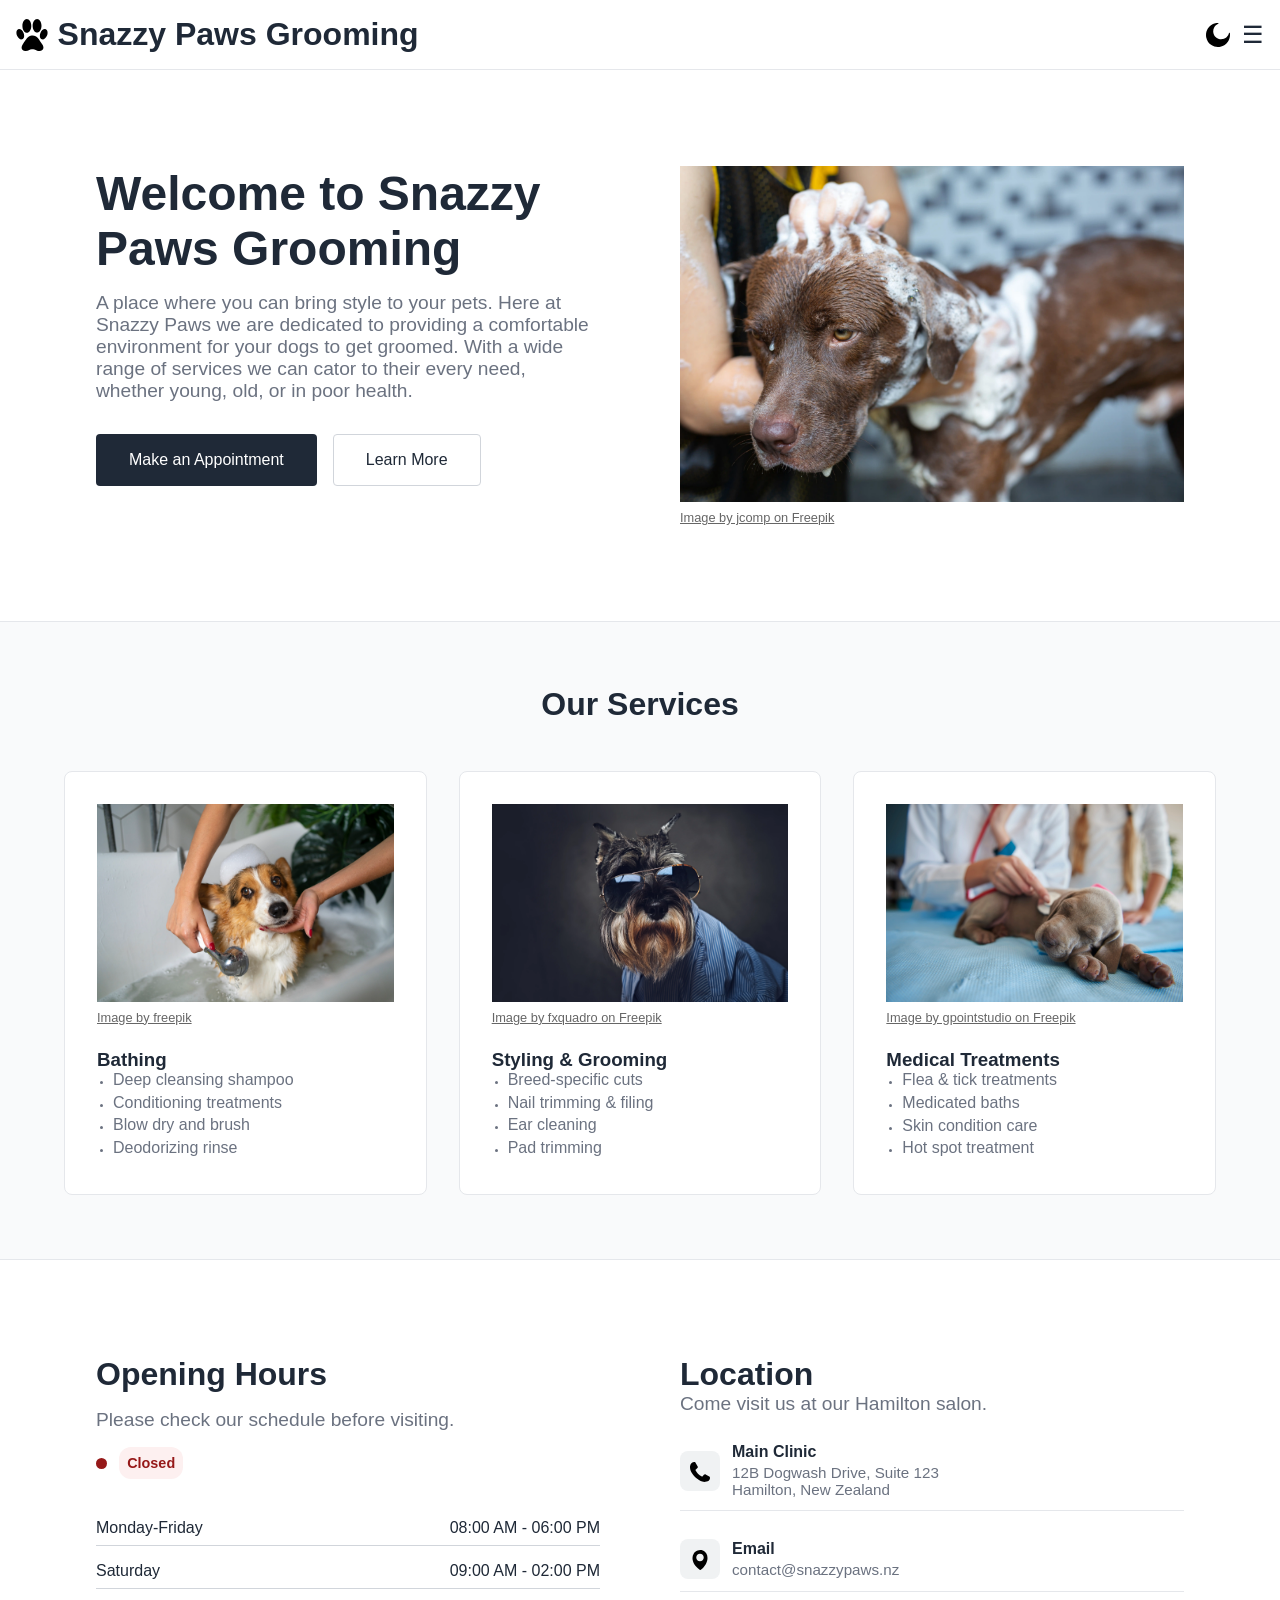
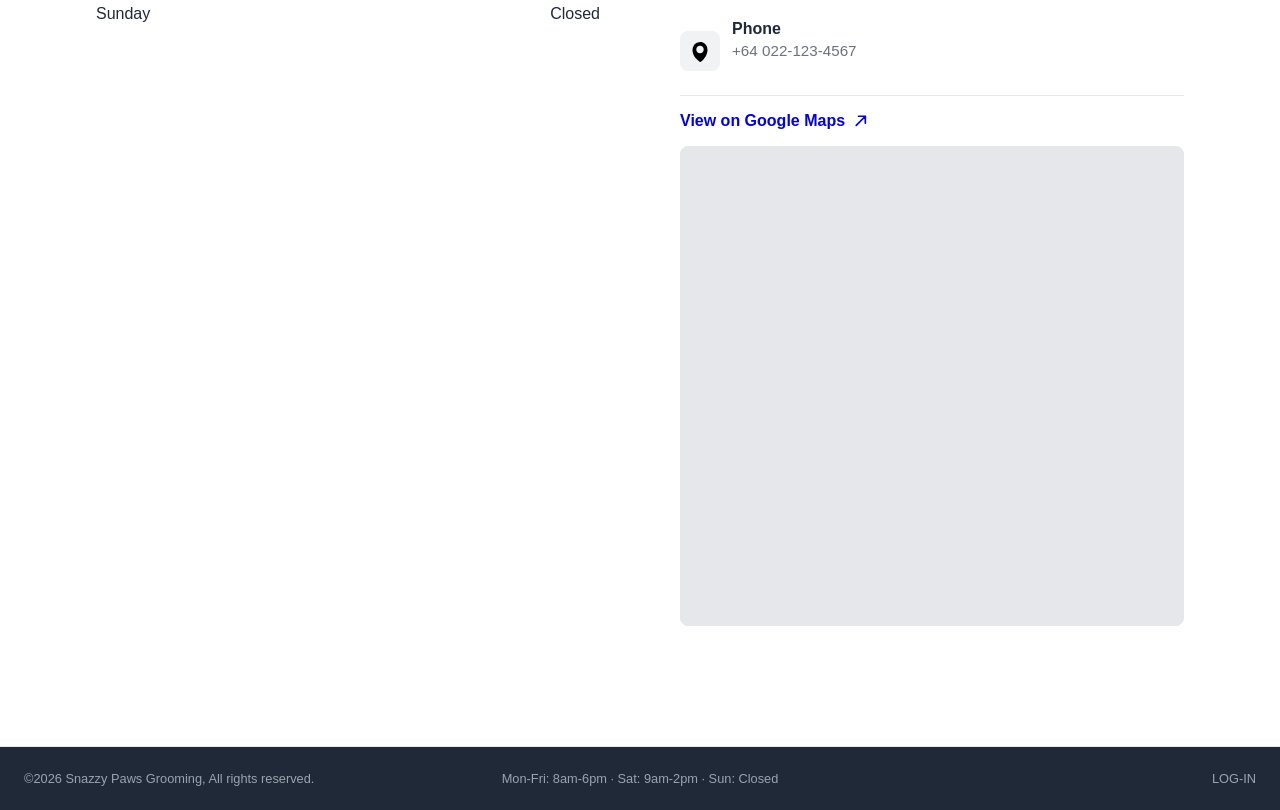
==== commit 7a3632aa: "Added buttons for the privacy policy and roster page With the separate media properties for the nav " ====
--- a/index.html
+++ b/index.html
@@ -18,7 +18,7 @@
     <!-- Navigation Bar -->
     <header class="w3-bar">
         <!-- Icon + Title -->
-        <h2 class="header-title">
+        <h2 class="header-title w3-bar-item">
             <a href="index.html" class="home-link">
                 <img src="images/icons/paw.svg" alt="Snazzy Paws Logo" class="nav-icon">
 
@@ -32,10 +32,12 @@
             <button id="theme-toggle" class="theme-toggle-btn">
                 <img src="images/icons/moon.svg" alt="Toggle dark mode" class="theme-icon">
             </button>
-            <a href="gallery.html" class="button w3-button">Gallery</a>
-            <a href="services.html" class="button w3-button">View Services</a>
-            <a href="contact.html" class="button w3-button">Contact Us</a>
-            <a href="booking.html" class="button dark w3-button">Book Now</a>
+            <a href="gallery.html" class="w3-button">Gallery</a>
+            <a href="services.html" class="w3-button">View Services</a>
+            <a href="contact.html" class="w3-button">Contact Us</a>
+            <a href="privacy.html" class="w3-button">Privacy Policy</a>
+            <a href="staff-roster.html" class="w3-button">Staff Roster</a>
+            <a href="booking.html" class="dark w3-button">Book Now</a>
         </div>
 
         <!-- Mobile dropdown button -->
@@ -45,10 +47,12 @@
             </button>
             <button id="mobile-menu-toggle">☰</button>
             <div id="mobile-menu" class="mobile-menu hidden">
-                <a href="gallery.html" class="button w3-button">Gallery</a>
-                <a href="services.html" class="button w3-button">View Services</a>
-                <a href="contact.html" class="button w3-button">Contact Us</a>
-                <a href="booking.html" class="button dark w3-button">Book Now</a>
+                <a href="gallery.html" class="w3-button">Gallery</a>
+                <a href="services.html" class="w3-button">View Services</a>
+                <a href="contact.html" class="w3-button">Contact Us</a>
+                <a href="privacy.html" class="w3-button">Privacy Policy</a>
+                <a href="staff-roster.html" class="w3-button">Staff Roster</a>
+                <a href="booking.html" class="dark w3-button">Book Now</a>
             </div>
         </div>
     </header>
@@ -66,8 +70,8 @@
                         to their every need, whether young, old, or in poor health.
                     </p>
                     <div class="button-group">
-                        <a href="booking.html" class="button dark w3-button">Make an Appointment</a>
-                        <a href="services.html" class="button w3-button">Learn More</a>
+                        <a href="booking.html" class="dark w3-button">Make an Appointment</a>
+                        <a href="services.html" class="w3-button">Learn More</a>
                     </div>
                 </div>
 
@@ -75,13 +79,13 @@
                 <div class="card image-card w3-card">
                     <picture>
                         <source srcset="
-                            images/gallery//jcomp_low.webp 480w,
-                            images/gallery//jcomp_medium.webp 768w,
-                            images/gallery//jcomp_full.webp 2000w" sizes="
+                            images/gallery/jcomp_low.webp 480w,
+                            images/gallery/jcomp_medium.webp 768w,
+                            images/gallery/jcomp_full.webp 2000w" sizes="
                                 (max-width: 480px) 480px,
                                 (max-width: 768px) 768px,
                                 2000px" type="image/webp">
-                        <img src="images/gallery//jcomp_full.webp" class="placeholder-image"
+                        <img src="images/gallery/jcomp_full.webp" class="placeholder-image"
                             alt="Dog getting cleaned with soap" loading="lazy">
                     </picture>
                     <a href="https://www.freepik.com/free-photo/young-woman-taking-bath-with-her-favorite-dog-world-dog-love-day-concept_15640405.htm#fromView=keyword&page=2&position=1&uuid=e41bf6a6-319d-4314-92cb-4e85a00b60e2&query=Dog+grooming"
@@ -100,14 +104,14 @@
                     <div class="service-card w3-card">
                         <picture>
                             <source srcset="
-                                images/gallery//dog_wash_low.webp 480w,
-                                images/gallery//dog_wash_medium.webp 768w,
-                                images/gallery//dog_wash_full.webp 2000w" sizes="
+                                images/gallery/dog_wash_low.webp 480w,
+                                images/gallery/dog_wash_medium.webp 768w,
+                                images/gallery/dog_wash_full.webp 2000w" sizes="
                                     (max-width: 480px) 480px,
                                     (max-width: 768px) 768px,
                                     2000px" type="image/webp">
 
-                            <img src="images/gallery//dog_wash_full.webp" class="placeholder-image"
+                            <img src="images/gallery/dog_wash_full.webp" class="placeholder-image"
                                 alt="Dog getting washed with soap" loading="lazy">
                         </picture>
                         <a href="https://www.freepik.com/free-photo/washing-pet-dog-home_30994379.htm"
@@ -125,14 +129,14 @@
                     <div class="service-card w3-card">
                         <picture>
                             <source srcset="
-                                images/gallery//dog_sunglasses_low.webp 480w,
-                                images/gallery//dog_sunglasses_medium.webp 768w,
-                                images/gallery//dog_sunglasses_full.webp 2000w" sizes="
+                                images/gallery/dog_sunglasses_low.webp 480w,
+                                images/gallery/dog_sunglasses_medium.webp 768w,
+                                images/gallery/dog_sunglasses_full.webp 2000w" sizes="
                                     (max-width: 480px) 480px,
                                     (max-width: 768px) 768px,
                                     2000px" type="image/webp">
 
-                            <img src="images/gallery//dog_sunglass_full.webp" class="placeholder-image"
+                            <img src="images/gallery/dog_sunglass_full.webp" class="placeholder-image"
                                 alt="Dog wearing sunglasses" loading="lazy">
                         </picture>
                         <a href="https://www.freepik.com/free-photo/studio-portrait-fashionable-schnauzer-dogs-dressed-blue-shirt-sunglasses_24403038.htm"
@@ -150,14 +154,14 @@
                     <div class="service-card w3-card">
                         <picture>
                             <source srcset="
-                                images/gallery//dog_doctor_low.webp 480w,
-                                images/gallery//dog_doctor_medium.webp 768w,
-                                images/gallery//dog_doctor_full.webp 2000w" sizes="
+                                images/gallery/dog_doctor_low.webp 480w,
+                                images/gallery/dog_doctor_medium.webp 768w,
+                                images/gallery/dog_doctor_full.webp 2000w" sizes="
                                     (max-width: 480px) 480px,
                                     (max-width: 768px) 768px,
                                     2000px" type="image/webp">
 
-                            <img src="images/gallery//dog_doctor_full.webp" class="placeholder-image"
+                            <img src="images/gallery/dog_doctor_full.webp" class="placeholder-image"
                                 alt="Dog getting medical checkup" loading="lazy">
                         </picture>
                         <a href="https://www.freepik.com/free-photo/routine-check-puppy-s-health_13133770.htm#fromView=search&page=3&position=2&uuid=cdb6e37a-cdc2-4c95-b731-fb04bb6a717f&query=dog+medical+treatment"
--- a/styles/main.css
+++ b/styles/main.css
@@ -59,7 +59,7 @@
     background-color: var(--bg-input)
 }
 
-[data-theme="dark"] a.button.dark {
+[data-theme="dark"] a.w3-button.dark {
     border: 1px solid var(--border-light)
 }
 
@@ -271,7 +271,7 @@
     margin-top: 0
 }
 
-a.button {
+a.w3-button {
     padding: 1rem 2rem !important;
     border-radius: 4px;
     cursor: pointer;
@@ -287,21 +287,23 @@
     box-sizing: unset;
 }
 
-a.button.dark {
+a.w3-button.dark
+{
     background-color: var(--bg-dark);
     color: var(--text-dark-bg);
-    border: none
-}
-
-a.button:hover {
+    border: 1px solid #fff0;
+}
+
+a.w3-button:hover {
     background-color: var(--bg-button-hover) !important;
     opacity: .9
 }
 
-a.button.dark {
-    background-color: var(--bg-dark);
-    color: var(--text-dark-bg);
-    border: 1px solid #fff0
+a.w3-button.dark:hover
+{
+    color: var(--text-dark-bg) !important;
+    background-color: var(--bg-dark) !important;
+    opacity: .9;
 }
 
 .split {
@@ -923,6 +925,122 @@
         font-weight: 700
     }
 
+    h1,
+    h2,
+    h3,
+    p,
+    .image-credit {
+        text-align: center
+    }
+
+    h1 {
+        font-size: 2rem !important;
+    }
+
+    .center-text-mobile {
+        text-align: center
+    }
+
+    footer {
+        flex-direction: column;
+        gap: .5rem
+    }
+
+    section {
+        padding: 2rem
+    }
+
+    .split>.card {
+        padding: .5rem !important
+    }
+
+    .status-container {
+        align-self: center
+    }
+
+    .button-group {
+        flex-wrap: wrap;
+        justify-content: center
+    }
+
+    .card-grid.minimal-grid {
+        grid-template-columns: 1fr
+    }
+
+    .booking-card {
+        flex-direction: column
+    }
+
+    .booking-group {
+        width: 100%;
+        border-right: none;
+        border-bottom: 1px solid var(--border);
+        padding: 1.5rem
+    }
+
+    .booking-group:first-child {
+        padding-top: 0
+    }
+
+    .booking-group:last-child {
+        border-bottom: none;
+        padding-bottom: 0
+    }
+
+    .appointment-date-input {
+        min-height: 6.9rem
+    }
+
+    .pricing-table thead {
+        display: none
+    }
+
+    .pricing-table tr {
+        display: block;
+        margin-bottom: 1rem;
+        border: 1px solid var(--border);
+        border-radius: 8px;
+        overflow: hidden
+    }
+
+    .pricing-table td {
+        display: flex;
+        justify-content: space-between;
+        border: none;
+        border-bottom: 1px solid var(--border);
+        font-size: .95rem !important;
+    }
+
+    .pricing-table td:last-child {
+        border-bottom: none
+    }
+
+    .pricing-table td[rowspan] {
+        display: none
+    }
+
+    .pricing-table td:first-child,
+    .pricing-table tr.rowspan-row td:first-child,
+    .pricing-table td.row-title {
+        background-color: var(--bg-dark);
+        color: var(--text-dark-bg);
+        font-weight: 600
+    }
+
+    [data-theme="dark"] .pricing-table tr:nth-child(even) td:first-child,
+    [data-theme="dark"] .pricing-table td.row-title {
+        background-color: var(--bg-gap)
+    }
+
+    section.w3-container
+    {
+        padding: 2rem !important;
+    }
+}
+
+/* Separate nav bar compressing point */
+@media (max-width:1500px)
+{
     .desktop-nav {
         display: none !important
     }
@@ -969,113 +1087,6 @@
         color: var(--text-primary)
     }
 
-    h1,
-    h2,
-    h3,
-    p,
-    .image-credit {
-        text-align: center
-    }
-
-    h1 {
-        font-size: 2rem !important;
-    }
-
-    .center-text-mobile {
-        text-align: center
-    }
-
-    footer {
-        flex-direction: column;
-        gap: .5rem
-    }
-
-    section {
-        padding: 2rem
-    }
-
-    .split>.card {
-        padding: .5rem !important
-    }
-
-    .status-container {
-        align-self: center
-    }
-
-    .button-group {
-        flex-wrap: wrap;
-        justify-content: center
-    }
-
-    .card-grid.minimal-grid {
-        grid-template-columns: 1fr
-    }
-
-    .booking-card {
-        flex-direction: column
-    }
-
-    .booking-group {
-        width: 100%;
-        border-right: none;
-        border-bottom: 1px solid var(--border);
-        padding: 1.5rem
-    }
-
-    .booking-group:first-child {
-        padding-top: 0
-    }
-
-    .booking-group:last-child {
-        border-bottom: none;
-        padding-bottom: 0
-    }
-
-    .appointment-date-input {
-        min-height: 6.9rem
-    }
-
-    .pricing-table thead {
-        display: none
-    }
-
-    .pricing-table tr {
-        display: block;
-        margin-bottom: 1rem;
-        border: 1px solid var(--border);
-        border-radius: 8px;
-        overflow: hidden
-    }
-
-    .pricing-table td {
-        display: flex;
-        justify-content: space-between;
-        border: none;
-        border-bottom: 1px solid var(--border);
-        font-size: .95rem !important;
-    }
-
-    .pricing-table td:last-child {
-        border-bottom: none
-    }
-
-    .pricing-table td[rowspan] {
-        display: none
-    }
-
-    .pricing-table td:first-child,
-    .pricing-table tr.rowspan-row td:first-child,
-    .pricing-table td.row-title {
-        background-color: var(--bg-dark);
-        color: var(--text-dark-bg);
-        font-weight: 600
-    }
-
-    [data-theme="dark"] .pricing-table tr:nth-child(even) td:first-child,
-    [data-theme="dark"] .pricing-table td.row-title {
-        background-color: var(--bg-gap)
-    }
-
     header.w3-bar .desktop-nav.w3-bar-item
     {
         display: none !important;
@@ -1084,11 +1095,6 @@
     header.w3-bar .mobile-nav.w3-bar-item
     {
         display: flex !important;
-    }
-
-    section.w3-container
-    {
-        padding: 2rem !important;
     }
 }
 
